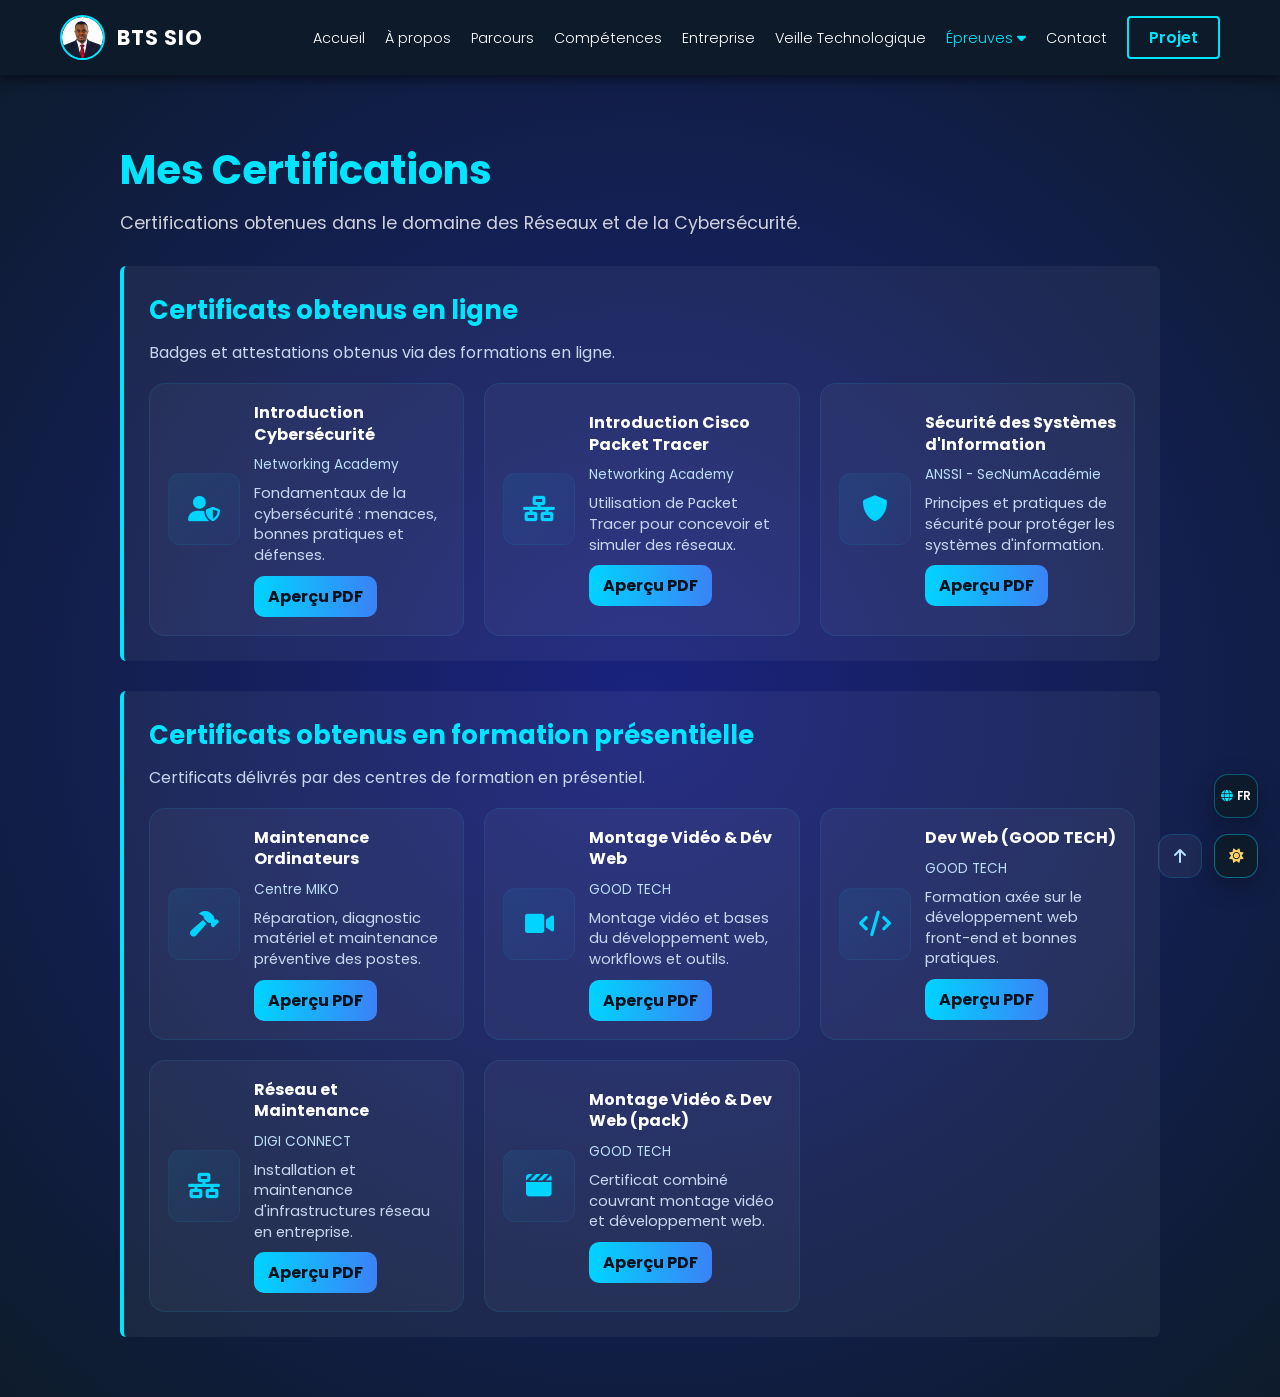
==== certifications.html @ 606c8b9b "Add files via upload" ====
<!DOCTYPE html>
<html lang="fr">
<!--
    File: certifications.html
    Purpose: Page listant les certifications et attestations techniques.
    Structure: header (nav) + main affichant badges/attestations.
-->
<head>
    <meta charset="UTF-8">
    <meta name="viewport" content="width=device-width, initial-scale=1.0">
    <link rel="icon" type="image/png" sizes="96x96" href="images/favicon.png">
    <title>Certifications réseaux et cybersécurité | Jude ONDOUNGA-LEKOU</title>
    <meta name="description" content="Certifications et attestations de Jude ONDOUNGA-LEKOU en BTS SIO SISR : réseaux, cybersécurité, systèmes et outils informatiques.">
    <meta name="author" content="Jude ONDOUNGA-LEKOU">
    <meta name="robots" content="index, follow">
    <meta name="theme-color" content="#0d1b2a">
    <meta property="og:type" content="website">
    <meta property="og:locale" content="fr_FR">
    <meta property="og:title" content="Certifications réseaux et cybersécurité | Jude ONDOUNGA-LEKOU">
    <meta property="og:description" content="Attestations et certifications en réseaux, cybersécurité et systèmes informatiques.">
    <meta name="twitter:card" content="summary">
    <link rel="stylesheet" href="style.css">
    <script src="theme.js" defer></script>
    <script src="nav.js" defer></script>
    <script src="language.js" defer></script>
    <link href="https://fonts.googleapis.com/css2?family=Poppins:wght@300;400;600;700&display=swap" rel="stylesheet">
    <link rel="stylesheet" href="https://cdnjs.cloudflare.com/ajax/libs/font-awesome/6.0.0/css/all.min.css">
</head>
<body>

    
    <header class="navbar">
        <div class="logo-area">
            <div class="avatar"><img src="images/profil_jude2.png" alt="Jude"></div>
            <span class="bts-text">BTS SIO</span>
        </div>
        <button class="nav-toggle" type="button" aria-label="Ouvrir le menu" aria-expanded="false">
            <i class="fas fa-bars"></i>
        </button>
        <nav class="nav-links">
            <ul>
                <li><a href="index.html">Accueil</a></li>
                <li><a href="#a-propos">À propos</a></li>
                <li><a href="index.html#parcours">Parcours</a></li>
                <li><a href="index.html#competences">Compétences</a></li>
                <li><a href="index.html#entreprise">Entreprise</a></li>
                <li><a href="index.html#veille">Veille Technologique</a></li>
                <li class="dropdown">
                    <a href="#" class="dropbtn active">Épreuves <i class="fas fa-caret-down"></i></a>
                    <div class="dropdown-content">
                        <a href="epreuve-e4.html">Épreuve E4</a>
                        <a href="epreuve-e5.html">Épreuve E5</a>
                        <a href="certifications.html">Certifications</a>
                    </div>
                </li>
                <li><a href="index.html#contact">Contact</a></li>
                <li><a href="projet.html" class="btn-projet">Projet</a></li>
            </ul>
        </nav>
    </header>

    <!-- Main: affichage des certifications et badges -->
    <main class="page-container">
        <h1 class="page-title">Mes Certifications</h1>
        <p class="page-subtitle">Certifications obtenues dans le domaine des Réseaux et de la Cybersécurité.</p>
        
        <!-- Sections: certificats en ligne et en présentiel -->
        <section class="card cert-section" aria-labelledby="online-title">
            <h2 id="online-title">Certificats obtenus en ligne</h2>
            <p class="subtle">Badges et attestations obtenus via des formations en ligne.</p>

            <div class="cert-grid">
                <article class="cert-card">
                    <div class="cert-logo"><i class="fas fa-user-shield"></i></div>
                    <div class="cert-meta">
                        <h3 class="cert-title">Introduction Cybersécurité</h3>
                        <div class="cert-provider">Networking Academy</div>
                        <div class="cert-desc">Fondamentaux de la cybersécurité : menaces, bonnes pratiques et défenses.</div>
                        <div class="cert-actions">
                            <a class="cert-link cert-btn" href="pdf/Intro_cyber_Network_Academy.pdf" target="_blank" rel="noopener">Aperçu PDF</a>
                        </div>
                    </div>
                </article>

                <article class="cert-card">
                    <div class="cert-logo"><i class="fas fa-network-wired"></i></div>
                    <div class="cert-meta">
                        <h3 class="cert-title">Introduction Cisco Packet Tracer</h3>
                        <div class="cert-provider">Networking Academy</div>
                        <div class="cert-desc">Utilisation de Packet Tracer pour concevoir et simuler des réseaux.</div>
                        <div class="cert-actions">
                            <a class="cert-link cert-btn" href="pdf/Introduction_Cisco_Packet_Tracer_certificate.pdf" target="_blank" rel="noopener">Aperçu PDF</a>
                        </div>
                    </div>
                </article>

                <article class="cert-card">
                    <div class="cert-logo"><i class="fas fa-shield-alt"></i></div>
                    <div class="cert-meta">
                        <h3 class="cert-title">Sécurité des Systèmes d'Information</h3>
                        <div class="cert-provider">ANSSI - SecNumAcadémie</div>
                        <div class="cert-desc">Principes et pratiques de sécurité pour protéger les systèmes d'information.</div>
                        <div class="cert-actions">
                            <a class="cert-link cert-btn" href="pdf/sec_num_academie_jude_ondounga_lekou.pdf" target="_blank" rel="noopener">Aperçu PDF</a>
                        </div>
                    </div>
                </article>
            </div>
        </section>

        <section class="card cert-section" aria-labelledby="onsite-title">
            <h2 id="onsite-title">Certificats obtenus en formation présentielle</h2>
            <p class="subtle">Certificats délivrés par des centres de formation en présentiel.</p>

            <div class="cert-grid">
                <article class="cert-card">
                    <div class="cert-logo"><i class="fas fa-hammer"></i></div>
                    <div class="cert-meta">
                        <h3 class="cert-title">Maintenance Ordinateurs</h3>
                        <div class="cert-provider">Centre MIKO</div>
                        <div class="cert-desc">Réparation, diagnostic matériel et maintenance préventive des postes.</div>
                        <div class="cert-actions">
                            <a class="cert-link cert-btn" href="pdf/certif-miko.pdf" target="_blank" rel="noopener">Aperçu PDF</a>
                        </div>
                    </div>
                </article>

                <article class="cert-card">
                    <div class="cert-logo"><i class="fas fa-video"></i></div>
                    <div class="cert-meta">
                        <h3 class="cert-title">Montage Vidéo & Dév Web</h3>
                        <div class="cert-provider">GOOD TECH</div>
                        <div class="cert-desc">Montage vidéo et bases du développement web, workflows et outils.</div>
                        <div class="cert-actions">
                            <a class="cert-link cert-btn" href="pdf/montage_Video_certif-goodtech.pdf" target="_blank" rel="noopener">Aperçu PDF</a>
                        </div>
                    </div>
                </article>

                <article class="cert-card">
                    <div class="cert-logo"><i class="fas fa-code"></i></div>
                    <div class="cert-meta">
                        <h3 class="cert-title">Dev Web (GOOD TECH)</h3>
                        <div class="cert-provider">GOOD TECH</div>
                        <div class="cert-desc">Formation axée sur le développement web front-end et bonnes pratiques.</div>
                        <div class="cert-actions">
                            <a class="cert-link cert-btn" href="pdf/dev_web_certif-goodtech.pdf" target="_blank" rel="noopener">Aperçu PDF</a>
                        </div>
                    </div>
                </article>

                <article class="cert-card">
                    <div class="cert-logo"><i class="fas fa-network-wired"></i></div>
                    <div class="cert-meta">
                        <h3 class="cert-title">Réseau et Maintenance</h3>
                        <div class="cert-provider">DIGI CONNECT</div>
                        <div class="cert-desc">Installation et maintenance d'infrastructures réseau en entreprise.</div>
                        <div class="cert-actions">
                            <a class="cert-link cert-btn" href="pdf/certif-digiconnect.pdf" target="_blank" rel="noopener">Aperçu PDF</a>
                        </div>
                    </div>
                </article>

                <article class="cert-card">
                    <div class="cert-logo"><i class="fas fa-clapperboard"></i></div>
                    <div class="cert-meta">
                        <h3 class="cert-title">Montage Vidéo & Dev Web (pack)</h3>
                        <div class="cert-provider">GOOD TECH</div>
                        <div class="cert-desc">Certificat combiné couvrant montage vidéo et développement web.</div>
                        <div class="cert-actions">
                            <a class="cert-link cert-btn" href="pdf/m_video_&_dev_web.pdf" target="_blank" rel="noopener">Aperçu PDF</a>
                        </div>
                    </div>
                </article>
            </div>
        </section>
    </main>






















































</body>
</html>
---- style.css ----
/*
    File: style.css
    Purpose: Styles globaux pour le portfolio (thème bleu/cyan).
    Organisation:
        - Variables CSS (:root)
        - Reset de base
        - Navbar
        - Hero, sections et composants (about, specialization, parcours, competences, veille)
        - Responsive rules
    Note: conserver l'ordre pour faciliter la maintenance et l'override sélectif.
*/
:root {
    --primary-color: #1a237e;
    --accent-color: #0d47a1;
    --highlight-color: #00e5ff;
    --text-color: #ffffff;
    --font-family: 'Poppins', sans-serif;
}

* {
    margin: 0;
    padding: 0;
    box-sizing: border-box;
}

body {
    font-family: var(--font-family);
    background: radial-gradient(circle, #1a237e 0%, #0d1b2a 100%);
    color: var(--text-color);
    min-height: 100vh;
}

a {
    text-decoration: none;
    color: inherit;
    transition: all 0.3s ease;
}

ul {
    list-style: none;
}

/* Navbar Fixe */
.navbar {
    display: flex;
    justify-content: space-between;
    align-items: center;
    padding: 15px 60px;
    background-color: rgba(13, 27, 42, 0.95);
    position: fixed;
    top: 0;
    left: 0;
    width: 100%;
    z-index: 1000;
    box-shadow: 0 4px 10px rgba(0,0,0,0.5);
}

.logo-area {
    display: flex;
    align-items: center;
    gap: 12px;
}

.avatar {
    width: 45px;
    height: 45px;
    border-radius: 50%;
    overflow: hidden;
    border: 2px solid var(--highlight-color);
}

.avatar img {
    width: 100%;
    height: 100%;
    object-fit: cover;
}

.bts-text {
    font-weight: 700;
    font-size: 1.3rem;
    letter-spacing: 1px;
}

/* Carte de présentation au survol ou au focus du profil */
.navbar { overflow: visible; }
.logo-area {
    position: relative;
    cursor: pointer;
    touch-action: manipulation;
}
.logo-area .avatar {
    position: relative;
    z-index: 1;
    flex: 0 0 auto;
    transition: transform 280ms cubic-bezier(0.2, 0.8, 0.2, 1), box-shadow 240ms ease;
}
.logo-area .avatar img {
    display: block;
    width: 100%;
    height: 100%;
    object-fit: cover;
    object-position: center;
    border-radius: 50%;
}
.logo-area:focus { outline: none; }
.logo-area .avatar:focus-visible {
    outline: 3px solid var(--highlight-color);
    outline-offset: 4px;
}
.profile-card {
    position: absolute;
    top: calc(100% + 18px);
    left: 0;
    z-index: 1700;
    width: 330px;
    padding: 22px;
    border: 1px solid rgba(0, 212, 255, 0.28);
    border-radius: 18px;
    background: linear-gradient(145deg, #0d1b2a, #12263d);
    color: #eaf7ff;
    box-shadow: 0 22px 55px rgba(0, 0, 0, 0.38), inset 0 1px rgba(255, 255, 255, 0.05);
    opacity: 0;
    visibility: hidden;
    pointer-events: none;
    transform: translateY(-8px) scale(0.97);
    transform-origin: top left;
    transition: opacity 220ms ease, transform 220ms ease, visibility 220ms;
}
.profile-card::before {
    content: "";
    position: absolute;
    top: -7px;
    left: 22px;
    width: 12px;
    height: 12px;
    border-top: 1px solid rgba(0, 212, 255, 0.28);
    border-left: 1px solid rgba(0, 212, 255, 0.28);
    background: #10243a;
    transform: rotate(45deg);
}
.profile-card-top {
    display: flex;
    align-items: center;
    gap: 14px;
    margin-bottom: 15px;
}
.profile-card-mark {
    display: grid;
    place-items: center;
    flex: 0 0 44px;
    width: 44px;
    height: 44px;
    border-radius: 14px;
    background: rgba(0, 212, 255, 0.13);
    color: var(--highlight-color);
    font-size: 1.2rem;
}
.profile-card h2 {
    margin: 0;
    font-size: 1.02rem;
    line-height: 1.35;
}
.profile-card .profile-role {
    margin: 3px 0 0;
    color: #64eaff;
    font-size: 0.78rem;
    font-weight: 600;
    letter-spacing: 0.04em;
    text-transform: uppercase;
}
.profile-card .profile-description {
    margin: 0;
    color: #c3d3e2;
    font-size: 0.84rem;
    line-height: 1.65;
}
.profile-card .profile-description strong { color: #ffffff; }
.logo-area:hover .profile-card,
.logo-area:focus-within .profile-card,
.logo-area.profile-open .profile-card {
    top: 0;
    left: 245px;
    opacity: 1;
    visibility: visible;
    pointer-events: auto;
    transform: translateY(0) scale(1);
}
.logo-area:hover .avatar,
.logo-area:focus-within .avatar,
.logo-area.profile-open .avatar {
    z-index: 1600;
    transform: scale(5);
    transform-origin: top left;
    box-shadow: 0 0 0 2px rgba(0, 212, 255, 0.35), 0 12px 32px rgba(0, 0, 0, 0.45);
}

@media (max-width: 640px) {
    .logo-area:hover .profile-card,
    .logo-area:focus-within .profile-card,
    .logo-area.profile-open .profile-card {
        top: 250px;
        left: 0;
    }
    .profile-card { width: min(330px, calc(100vw - 40px)); }
}

.nav-links ul {
    display: flex;
    align-items: center;
    gap: 20px;
}

/* Bouton toggle pour mobile */
.nav-toggle {
    display: none;
    background: rgba(248,248,250,0.95);
    color: #0d1b2a;
    padding: 10px 12px;
    border-radius: 12px;
    font-size: 1.2rem;
    cursor: pointer;
    border: 1px solid rgba(0,0,0,0.06);
    box-shadow: 0 8px 18px rgba(2,6,23,0.12);
    width: 52px;
    height: 52px;
    align-items: center;
    justify-content: center;
}

/* Responsive navbar: mobile behavior */
@media (max-width: 900px) {
    .navbar { padding: 12px 20px; }
    .nav-links { display: none; }
    .nav-toggle { display: inline-flex; position: relative; flex: 0 0 auto; z-index: 1300; border-radius: 12px; }
    .nav-links ul { flex-direction: column; gap: 12px; }
    body.nav-open .nav-links {
        display: flex;
        position: fixed;
        left: 16px;
        right: 16px;
        top: 70px;
        background: rgba(13,27,42,0.98);
        padding: 14px 16px;
        border-radius: 12px;
        flex-direction: column;
        box-shadow: 0 18px 50px rgba(0,0,0,0.45);
        z-index: 1100;
    }
    .nav-links a { padding: 8px 10px; display: block; }
}

@media (max-width: 900px) {
    body.nav-open .navbar { z-index: 1200; }
}

@media (min-width: 901px) {
    .nav-toggle { display: none !important; }
    .nav-links { display: block !important; }
    .nav-links ul { display: flex !important; flex-direction: row !important; gap: 20px !important; }
}

/* When nav is open, slightly dim the page behind for clarity on small screens */
body.nav-open::after {
    content: '';
    position: fixed;
    inset: 0;
    background: rgba(2,6,23,0.45);
    z-index: 1090;
    pointer-events: none; /* allow clicks to reach the menu above */
}

.nav-links a:not(.btn-projet):not(.dropbtn) {
    font-weight: 300;
    font-size: 0.9rem;
    position: relative;
    padding-bottom: 3px;
}

.nav-links a:not(.btn-projet):not(.dropbtn):hover,
.nav-links a.active,
.nav-links .dropbtn.active,
.dropdown:hover > .dropbtn,
.dropdown.open > .dropbtn {
    color: var(--highlight-color);
}

.nav-links .btn-projet.active-btn {
    background-color: var(--highlight-color);
    color: #0d1b2a;
}






/* Menu Déroulant */

.dropdown {
    position: relative;
}

.dropbtn {
    font-weight: 300;
    font-size: 0.9rem;
    cursor: pointer;
}

.dropdown-content {
    display: none;
    position: absolute;
    background-color: #0d1b2a;
    min-width: 180px;
    box-shadow: 0px 8px 16px rgba(0,0,0,0.4);
    border-radius: 6px;
    top: 100%;
    left: 0;
    border: 1px solid rgba(255,255,255,0.1);
    overflow: hidden;
}

.dropdown-content a {
    color: var(--text-color);
    padding: 12px 16px;
    display: block;
    font-size: 0.85rem;
}

.dropdown-content a:hover {
    background-color: var(--accent-color);
    color: var(--highlight-color);
}

.dropdown:hover .dropdown-content {
    display: block;
}






/* Bouton Projet */
.btn-projet {
    padding: 8px 20px;
    border: 2px solid var(--highlight-color);
    border-radius: 4px;
    color: var(--highlight-color);
    font-weight: 600;
}

.btn-projet:hover {
    background-color: var(--highlight-color);
    color: #0d1b2a;
}

/* Contenu Hero */
.hero {
    position: relative;
    height: 100vh;
    display: flex;
    align-items: center;
    justify-content: center;
    padding-top: 80px;
    overflow: hidden;
    background: radial-gradient(circle at top, rgba(0, 212, 255, 0.16), transparent 30%),
                radial-gradient(circle at 80% 10%, rgba(84, 255, 252, 0.1), transparent 18%),
                linear-gradient(180deg, #09111f 0%, #05091a 100%);
}

.hero-bg {
    position: absolute;
    inset: 0;
    z-index: 0;
    overflow: hidden;
    opacity: 0.85;
}

.hero-bg::before,
.hero-bg::after {
    content: "";
    position: absolute;
    inset: 0;
    pointer-events: none;
}

.hero-bg::before {
    background: url("images/reseau-numerique.jpg") center 48% / cover no-repeat;
    transform: scale(1.03);
}

.hero-bg::after {
    z-index: 1;
    background: linear-gradient(90deg, rgba(5, 9, 26, 0.88) 0%, rgba(5, 9, 26, 0.48) 52%, rgba(5, 9, 26, 0.24) 100%),
                linear-gradient(180deg, rgba(5, 9, 26, 0.12), rgba(5, 9, 26, 0.45));
}

.hero-content {
    position: relative;
    z-index: 1;
    display: flex;
    justify-content: space-between;
    align-items: center;
    width: 90%;
    max-width: 1300px;
}

.binary-rain {
    position: absolute;
    inset: 0;
    z-index: 0;
    width: 100%;
    height: 100%;
    pointer-events: none;
    opacity: 0.55;
}

.hero-text {
    flex: 1;
}

.social-icons {
    display: flex;
    gap: 15px;
    margin-bottom: 15px;
}

.social-icons a {
    font-size: 1.2rem;
}

.social-icons a:hover {
    color: var(--highlight-color);
}

.hero-text h1 {
    font-size: 3.2rem;
    line-height: 1.1;
    margin-bottom: 15px;
}

.hero-text .name { font-weight: 300; }
.hero-text .surname { font-weight: 700; color: var(--highlight-color); }

.title-sisr {
    font-size: 1.2rem;
    margin-bottom: 5px;
}

.promo {
    font-size: 0.95rem;
    opacity: 0.8;
    margin-bottom: 25px;
}

.btn-welcome {
    display: inline-block;
    padding: 10px 30px;
    border: 2px solid var(--text-color);
    border-radius: 4px;
    font-weight: 600;
}

.btn-welcome:hover {
    background-color: var(--text-color);
    color: #0d1b2a;
}

.hero-illustration {
    flex: 1;
    text-align: right;
    display: flex;
    align-items: center;
    justify-content: center;
    transform: translate(22px, -18px);
}

.hero-illustration svg {
    max-width: 85%;
    height: auto;
    width: 100%;
}

.hero-illustration img {
    display: block;
    width: 100%;
    max-width: min(100%, 660px);
    max-height: 76vh;
    height: auto;
    object-fit: contain;
}

.hero-illustration .hero-illustration-image {
    filter: drop-shadow(0 20px 34px rgba(0, 212, 255, 0.18)) drop-shadow(0 15px 20px rgba(0, 0, 0, 0.28));
}

@media (max-width: 768px) {
    .hero {
        height: auto;
        min-height: 100vh;
        padding: 110px 0 32px;
    }

    .hero-content {
        width: 90%;
        flex-direction: column;
        align-items: flex-start;
        gap: 20px;
    }

    .hero-text,
    .hero-illustration {
        width: 100%;
        flex: none;
    }

    .hero-text h1 {
        font-size: clamp(2rem, 8vw, 3.2rem);
    }

    .hero-illustration {
        justify-content: center;
        transform: none;
    }

    .hero-illustration img {
        width: min(100%, 440px);
        max-height: 38vh;
    }
}

@keyframes drift-lines {
    0% { transform: translateX(0px) translateY(0px); }
    50% { transform: translateX(12px) translateY(-10px); }
    100% { transform: translateX(0px) translateY(0px); }
}

@keyframes blink-dot {
    0%, 100% { opacity: 0.3; transform: scale(0.9); }
    50% { opacity: 1; transform: scale(1.2); }
}








/* Animations SVG Réseau */
.network-animation {
    filter: drop-shadow(0 0 20px rgba(0, 212, 255, 0.3));
}

.network-line {
    stroke-linecap: round;
    animation: pulse-line 3s ease-in-out infinite;
}

.line-1 { animation-delay: 0s; }
.line-2 { animation-delay: 0.2s; }
.line-3 { animation-delay: 0.4s; }
.line-4 { animation-delay: 0.6s; }
.line-5 { animation-delay: 0.1s; }
.line-6 { animation-delay: 0.3s; }
.line-7 { animation-delay: 0.5s; }

/* Avatar modal preview (stable, évite gros transforms sur la barre) */
.avatar-modal {
    position: fixed;
    inset: 0;
    display: none;
    align-items: center;
    justify-content: center;
    z-index: 5000;
}
.avatar-modal.active { display: flex; }
.avatar-modal .backdrop {
    position: absolute;
    inset: 0;
    background: rgba(0,0,0,0.6);
}
.avatar-modal .content {
    position: relative;
    z-index: 1;
    padding: 8px;
    border-radius: 12px;
    display: flex;
    align-items: center;
    justify-content: center;
}
.avatar-modal .content img {
    width: min(420px, 80vw);
    height: auto;
    border-radius: 8px;
    box-shadow: 0 30px 60px rgba(0,0,0,0.6);
    display: block;
}
.avatar-modal .avatar-modal-close {
    position: absolute;
    top: 8px;
    right: 8px;
    z-index: 2;
    background: rgba(255,255,255,0.06);
    color: #fff;
    border: none;
    font-size: 1.4rem;
    width: 40px;
    height: 40px;
    border-radius: 10px;
    cursor: pointer;
}
.avatar-modal .avatar-modal-close:focus { outline: 2px solid var(--highlight-color); }
.line-8 { animation-delay: 0.7s; }

@keyframes pulse-line {
    0%, 100% { stroke-opacity: 0.3; stroke-width: 2; }
    50% { stroke-opacity: 0.8; stroke-width: 3; }
}

.node {
    animation: float 4s ease-in-out infinite;
}

.node-1 { animation-delay: 0s; }
.node-2 { animation-delay: 1s; }
.node-3 { animation-delay: 0.5s; }
.node-4 { animation-delay: 1.5s; }

@keyframes float {
    0%, 100% { transform: translateY(0px); }
    50% { transform: translateY(-10px); }
}

.node-glow {
    animation: glow-pulse 2s ease-in-out infinite;
}

@keyframes glow-pulse {
    0%, 100% { r: 20px; opacity: 0.2; }
    50% { r: 28px; opacity: 0.05; }
}

.node-center {
    animation: rotate-node 8s linear infinite;
}

@keyframes rotate-node {
    0% { transform: rotate(0deg); transform-origin: 250px 250px; }
    100% { transform: rotate(360deg); transform-origin: 250px 250px; }
}

.pulse {
    animation: pulse-glow 2s ease-in-out infinite;
}

@keyframes pulse-glow {
    0%, 100% { r: 30px; opacity: 0.2; }
    50% { r: 35px; opacity: 0.05; }
}

.node-label {
    font-size: 11px;
    fill: #00d4ff;
    opacity: 0.8;
    font-weight: 600;
}

.security-icon {
    animation: pulse-security 2s ease-in-out infinite;
}

@keyframes pulse-security {
    0%, 100% { opacity: 0.6; }
    50% { opacity: 1; }
}

.particle {
    animation: float-particle 4s ease-in-out infinite;
    opacity: 0.6;
}

.particle-1 { animation-delay: 0s; }
.particle-2 { animation-delay: 0.8s; }
.particle-3 { animation-delay: 1.6s; }
.particle-4 { animation-delay: 2.4s; }
.particle-5 { animation-delay: 3.2s; }

@keyframes float-particle {
    0% { opacity: 0; }
    50% { opacity: 0.8; }
    100% { opacity: 0; }
}

.connection-text {
    font-size: 12px;
    fill: #00d4ff;
    opacity: 0.7;
    font-weight: 600;
    animation: fade-pulse 3s ease-in-out infinite;
}

@keyframes fade-pulse {
    0%, 100% { opacity: 0.4; }
    50% { opacity: 0.9; }
}








/* Layout pour les pages Épreuves */
.page-container {
    padding: 140px 80px 40px;
    max-width: 1200px;
    margin: 0 auto;
}

@media (max-width: 900px) {
    .page-container { padding: 120px 20px 40px; }
    .page-title { font-size: 2rem; }
    .page-subtitle { font-size: 1rem; }
}

@media (max-width: 480px) {
    .page-title { font-size: 1.6rem; }
    .cert-desc { font-size: 0.88rem; }
}

.page-title {
    font-size: 2.5rem;
    color: var(--highlight-color);
    margin-bottom: 10px;
}

.nav-links a { pointer-events: auto; }
.dropdown.open .dropdown-content { display: block; }

.page-subtitle {
    font-size: 1.1rem;
    opacity: 0.8;
    margin-bottom: 30px;
}

.card {
    background: rgba(255, 255, 255, 0.05);
    border-left: 4px solid var(--highlight-color);
    padding: 25px;
    border-radius: 6px;
    margin-bottom: 20px;
}

.card h2,
.card h3 {
    margin-bottom: 10px;
}
.card h2 { font-size: 1.25rem; }

.project-grid {
    display: grid;
    grid-template-columns: repeat(auto-fit, minmax(min(100%, 300px), 1fr));
    gap: 24px;
}

.project-card {
    display: flex;
    flex-direction: column;
    margin-bottom: 0;
    border: 1px solid rgba(0, 229, 255, 0.18);
    border-left: 4px solid var(--highlight-color);
    background: linear-gradient(145deg, rgba(255, 255, 255, 0.07), rgba(255, 255, 255, 0.025));
    transition: transform 180ms ease, border-color 180ms ease, box-shadow 180ms ease;
}

.project-card:hover {
    transform: translateY(-4px);
    border-color: rgba(0, 229, 255, 0.55);
    box-shadow: 0 14px 32px rgba(0, 0, 0, 0.2);
}

.project-card h2 {
    line-height: 1.45;
}

.project-card h2 i {
    margin-right: 7px;
    color: var(--highlight-color);
}

.project-card-content {
    display: flex;
    flex: 1;
    flex-direction: column;
    gap: 12px;
}

.project-image {
    display: block;
    width: calc(100% + 50px);
    height: 180px;
    margin: -25px -25px 20px;
    object-fit: cover;
    object-position: center;
}

.project-badge {
    align-self: flex-start;
    padding: 4px 10px;
    border: 1px solid rgba(0, 229, 255, 0.45);
    border-radius: 999px;
    color: var(--highlight-color);
    font-size: 0.78rem;
    font-weight: 600;
}

.project-badge-progress {
    border-color: rgba(255, 193, 7, 0.55);
    color: #ffd166;
}

.project-documents {
    display: flex;
    flex-direction: column;
    align-items: flex-start;
    gap: 9px;
    margin-top: auto;
    padding-top: 16px;
    border-top: 1px solid rgba(255, 255, 255, 0.12);
}

.project-documents h3 {
    margin: 0;
    font-size: 0.9rem;
}

.project-download {
    display: inline-flex;
    align-items: center;
    gap: 8px;
    color: var(--highlight-color);
    font-size: 0.88rem;
    line-height: 1.5;
}

.project-download:hover {
    color: #ffffff;
    text-decoration: underline;
}









/* Activation du défilement fluide pour toute la page */
html {
    scroll-behavior: smooth;
    scroll-padding-top: 90px; /* Décale l'arrêt du scroll pour ne pas passer sous la navbar fixe */
}






/* Décalage d'ancre pour les sections avec navbar fixe */
section {
    scroll-margin-top: 100px;
}










/* Style de la section À Propos */
.about-section {
    background: linear-gradient(135deg, #07101d 0%, #0f1f35 100%);
    color: #f5f7ff;
    padding: 100px 20px;
    display: flex;
    justify-content: center;
}

.about-container {
    max-width: 1100px;
    width: 100%;
}

.about-content-card {
    background: rgba(255, 255, 255, 0.06);
    border: 1px solid rgba(0, 212, 255, 0.2);
    border-radius: 24px;
    padding: 40px;
    box-shadow: 0 20px 60px rgba(0, 0, 0, 0.25);
    backdrop-filter: blur(8px);
}

.about-title {
    font-size: 2.4rem;
    font-weight: 700;
    color: #ffffff;
    position: relative;
    padding-left: 20px;
    margin-bottom: 25px;
    display: flex;
    align-items: center;
}

.about-title::before {
    content: '';
    position: absolute;
    left: 0;
    top: 0;
    bottom: 0;
    width: 6px;
    background: linear-gradient(180deg, #00d4ff, #3b82f6);
    border-radius: 3px;
}

.about-intro {
    font-size: 1.12rem;
    margin-bottom: 20px;
    line-height: 1.8;
    color: #eaf4ff;
}

.about-text {
    font-size: 1rem;
    line-height: 1.8;
    margin-bottom: 18px;
    color: #c8d7ef;
}

.about-highlight {
    color: #00d4ff;
    font-weight: 600;
}

.about-actions {
    display: flex;
    flex-wrap: wrap;
    gap: 16px;
    margin-top: 28px;
}

.about-btn {
    display: inline-flex;
    align-items: center;
    gap: 10px;
    padding: 13px 22px;
    border-radius: 999px;
    font-weight: 600;
    transition: all 0.3s ease;
}

.about-btn-primary {
    background: linear-gradient(90deg, #00d4ff, #3b82f6);
    color: #03111d;
    box-shadow: 0 10px 25px rgba(59, 130, 246, 0.3);
}

.about-btn-primary:hover {
    transform: translateY(-2px);
    box-shadow: 0 14px 30px rgba(59, 130, 246, 0.35);
}

.about-btn-outline {
    border: 1px solid rgba(255, 255, 255, 0.25);
    background: rgba(255, 255, 255, 0.05);
    color: #ffffff;
}

.about-btn-outline:hover {
    background: rgba(255, 255, 255, 0.12);
    transform: translateY(-2px);
}

/* Parcours scolaire en arbre */
.parcours-section {
    background: linear-gradient(135deg, #05111f 0%, #0d1b2a 100%);
    padding: 100px 20px 120px;
    color: #f5f7ff;
}

.parcours-container {
    max-width: 1100px;
    margin: 0 auto;
}

.parcours-header {
    margin-bottom: 36px;
}

.parcours-title {
    font-size: 2.4rem;
    color: #ffffff;
    margin-bottom: 8px;
}

.parcours-subtitle {
    color: #c8d7ef;
    font-size: 1rem;
    line-height: 1.8;
}

.parcours-tree {
    position: relative;
    display: flex;
    flex-direction: column;
    gap: 24px;
    padding-left: 30px;
}

.parcours-tree::before {
    content: '';
    position: absolute;
    left: 10px;
    top: 0;
    bottom: 0;
    width: 3px;
    background: linear-gradient(180deg, #00d4ff, #3b82f6);
    border-radius: 999px;
}

.parcours-node,
.parcours-card {
    position: relative;
    margin-left: 18px;
    background: rgba(255,255,255,0.05);
    border: 1px solid rgba(0, 212, 255, 0.16);
    border-radius: 20px;
    padding: 24px 28px;
    box-shadow: 0 18px 40px rgba(0,0,0,0.18);
}

.parcours-node::before,
.parcours-card::before {
    content: '';
    position: absolute;
    left: -28px;
    top: 28px;
    width: 18px;
    height: 18px;
    border-radius: 50%;
    background: #00d4ff;
    box-shadow: 0 0 0 6px rgba(0, 212, 255, 0.16);
}

.parcours-node-main {
    background: linear-gradient(135deg, rgba(0, 212, 255, 0.16), rgba(59, 130, 246, 0.1));
    border-color: rgba(0, 212, 255, 0.35);
}

.parcours-year {
    display: inline-block;
    margin-bottom: 8px;
    color: #00d4ff;
    font-size: 0.85rem;
    font-weight: 700;
    text-transform: uppercase;
    letter-spacing: 0.08em;
}

.parcours-node h3,
.parcours-card h4 {
    margin: 0 0 8px;
    color: #ffffff;
    font-size: 1.15rem;
}

.parcours-node p,
.parcours-card p,
.parcours-card li {
    color: #c8d7ef;
    line-height: 1.8;
}

.parcours-card-stage {
    background: rgba(255,255,255,0.06);
}

.parcours-badge {
    display: inline-flex;
    padding: 7px 13px;
    border-radius: 999px;
    background: linear-gradient(90deg, #00d4ff, #3b82f6);
    color: #03111d;
    font-weight: 700;
    font-size: 0.8rem;
    margin-bottom: 12px;
}

.parcours-card ul {
    margin-top: 10px;
    padding-left: 18px;
}

.parcours-card li {
    margin-bottom: 8px;
}

.stage-report-download {
    margin-top: 12px;
}

.parcours-branch {
    height: 28px;
    border-left: 3px solid #00d4ff;
    margin-left: 10px;
}

.parcours-node-last {
    margin-bottom: 0;
}

@media (max-width: 768px) {
    .parcours-tree {
        padding-left: 20px;
    }

    .parcours-node,
    .parcours-card {
        padding: 20px;
    }
}










/* Section Compétences */
.competences-section {
    background: linear-gradient(180deg, #04111c 0%, #07101d 100%);
    padding: 100px 20px 120px;
    color: #f5f7ff;
}

.competences-container {
    max-width: 1200px;
    margin: 0 auto;
}

.competences-header {
    margin-bottom: 40px;
}

.competences-title {
    font-size: 2.4rem;
    color: #ffffff;
    margin-bottom: 8px;
}

.competences-subtitle {
    color: #c8d7ef;
    font-size: 1rem;
    line-height: 1.8;
}

.competences-grid {
    display: grid;
    grid-template-columns: repeat(3, 1fr);
    gap: 20px;
}

.competence-card {
    background: rgba(255, 255, 255, 0.05);
    border: 1px solid rgba(0, 212, 255, 0.14);
    border-radius: 22px;
    padding: 28px 24px;
    text-align: center;
    transition: all 0.35s cubic-bezier(0.34, 1.56, 0.64, 1);
    box-shadow: 0 15px 40px rgba(0, 0, 0, 0.2);
}

.competence-card:hover {
    transform: translateY(-10px);
    border-color: rgba(0, 212, 255, 0.35);
    background: rgba(0, 212, 255, 0.08);
    box-shadow: 0 25px 60px rgba(0, 212, 255, 0.15);
}

.competence-icon {
    width: 60px;
    height: 60px;
    margin: 0 auto 18px;
    background: linear-gradient(135deg, rgba(0, 212, 255, 0.2), rgba(59, 130, 246, 0.15));
    border: 2px solid rgba(0, 212, 255, 0.25);
    border-radius: 50%;
    display: flex;
    align-items: center;
    justify-content: center;
    font-size: 24px;
    color: #00d4ff;
}

.competence-card:hover .competence-icon {
    border-color: rgba(0, 212, 255, 0.5);
    background: linear-gradient(135deg, rgba(0, 212, 255, 0.35), rgba(59, 130, 246, 0.25));
    color: #ffffff;
}

/* Styles pour la page Certifications */
.cert-section {
    margin-top: 30px;
}
.cert-section h2 {
    font-size: 1.6rem;
    color: var(--highlight-color);
    margin-bottom: 10px;
}
.cert-section p.subtle {
    color: #c8d7ef;
    margin-bottom: 18px;
}
.cert-grid {
    display: grid;
    grid-template-columns: repeat(auto-fit, minmax(260px, 1fr));
    gap: 20px;
}
.cert-card {
    background: rgba(255,255,255,0.04);
    border: 1px solid rgba(0,212,255,0.10);
    border-radius: 16px;
    padding: 18px;
    display: flex;
    gap: 14px;
    align-items: center;
    transition: transform 0.28s ease, box-shadow 0.28s ease;
}
.cert-card:hover {
    transform: translateY(-8px);
    box-shadow: 0 28px 60px rgba(0,212,255,0.12);
    border-color: rgba(0,212,255,0.24);
}
.cert-logo {
    min-width: 72px;
    height: 72px;
    border-radius: 12px;
    display: grid;
    place-items: center;
    background: linear-gradient(135deg, rgba(0,212,255,0.08), rgba(59,130,246,0.04));
    border: 1px solid rgba(0,212,255,0.06);
    color: #00d4ff;
    font-size: 1.6rem;
}
.cert-meta {
    flex: 1;
}
.cert-title {
    font-size: 1rem;
    color: #ffffff;
    font-weight: 700;
    margin: 0 0 6px;
    line-height: 1.35;
}
.cert-provider {
    font-size: 0.85rem;
    color: #bcdff8;
    margin-bottom: 8px;
}
.cert-desc {
    font-size: 0.92rem;
    color: #c8d7ef;
    line-height: 1.4;
    margin-bottom: 10px;
}
.cert-actions {
    display: flex;
    gap: 10px;
    align-items: center;
}
.cert-btn {
    padding: 8px 14px;
    border-radius: 10px;
    font-weight: 700;
    background: linear-gradient(90deg, #00d4ff, #3b82f6);
    color: #03111d;
    border: none;
    cursor: pointer;
}
.cert-link { color: inherit; }
a.cert-link.cert-btn {
    display: inline-block;
    color: #03111d;
    text-decoration: none;
}

@media (max-width: 720px) {
    .cert-card { padding: 14px; }
    .cert-logo { min-width: 56px; height: 56px; font-size: 1.2rem; }
}

.competence-card h3 {
    margin: 0 0 12px;
    color: #ffffff;
    font-size: 1.15rem;
    font-weight: 700;
}

.competence-card p {
    margin: 0;
    color: #c8d7ef;
    font-size: 0.95rem;
    line-height: 1.75;
}

@media (max-width: 1024px) {
    .competences-grid {
        grid-template-columns: repeat(2, 1fr);
    }
}

@media (max-width: 768px) {
    .competences-grid {
        grid-template-columns: 1fr;
    }

    .competences-title {
        font-size: 2rem;
    }
}











/* Bloc spécialisation SISR vs SLAM */
.specialization-section {
    background: #07101d;
    color: #f5f7ff;
    padding: 90px 20px 120px;
}

.specialization-container {
    max-width: 1100px;
    margin: 0 auto;
}

.specialization-title {
    font-size: 2.4rem;
    margin-bottom: 16px;
    color: #ffffff;
}

.specialization-intro {
    font-size: 1rem;
    line-height: 1.8;
    margin-bottom: 30px;
    color: #c8d7ef;
}

.specialization-grid {
    display: grid;
    grid-template-columns: repeat(2, minmax(0, 1fr));
    gap: 24px;
}

.specialization-card {
    background: rgba(255, 255, 255, 0.05);
    border: 1px solid rgba(0, 212, 255, 0.12);
    border-radius: 24px;
    padding: 28px;
    box-shadow: 0 18px 40px rgba(0, 0, 0, 0.18);
    transition: transform 0.3s ease, border-color 0.3s ease, box-shadow 0.3s ease;
}

.specialization-card:hover {
    transform: translateY(-5px);
    border-color: rgba(0, 212, 255, 0.26);
    box-shadow: 0 24px 60px rgba(0, 0, 0, 0.22);
}

.specialization-tag {
    display: inline-flex;
    padding: 8px 14px;
    border-radius: 999px;
    font-weight: 700;
    font-size: 0.85rem;
    margin-bottom: 18px;
}

.specialization-card-slam .specialization-tag {
    background: rgba(59, 130, 246, 0.16);
    color: #cfd8ef;
}

.specialization-card-sisr .specialization-tag {
    background: rgba(0, 212, 255, 0.28);
    color: #e7fbff;
}

.specialization-card-active {
    background: linear-gradient(180deg, rgba(0, 212, 255, 0.18), rgba(59, 130, 246, 0.1));
    border-color: rgba(0, 212, 255, 0.4);
}

.specialization-badge {
    display: inline-flex;
    align-items: center;
    justify-content: center;
    padding: 8px 14px;
    border-radius: 999px;
    background: #00d4ff;
    color: #03111d;
    font-weight: 700;
    font-size: 0.85rem;
    margin-bottom: 16px;
}

.specialization-card h3 {
    margin: 0 0 14px;
    color: #ffffff;
    font-size: 1.25rem;
}

.specialization-card p {
    margin: 0;
    line-height: 1.85;
    color: #c8d7ef;
}

@media (max-width: 900px) {
    .specialization-grid {
        grid-template-columns: 1fr;
    }
}

/* Veille technologique - Accordéon */
.veille-section {
    background:  linear-gradient(135deg, #07101d 0%, #0f1f35 100%);
    padding: 80px 20px 120px;
    color: #eaf6ff;
}
.veille-container {
    max-width: 1000px;
    margin: 0 auto;
}
.veille-title {
    font-size: 2.4rem;
    margin-bottom: 6px;
    color: #ffffff;
}
.veille-subtitle {
    color: #bfcfe6;
    margin-bottom: 26px;
}
.accordion {
    display: grid;
    gap: 12px;
}
.accordion-item {
    background: rgba(255,255,255,0.03);
    border: 1px solid rgba(0,212,255,0.08);
    border-radius: 14px;
    overflow: hidden;
}
.accordion-header {
    width: 100%;
    display: flex;
    align-items: center;
    justify-content: space-between;
    padding: 16px 20px;
    background: transparent;
    color: #eaf6ff;
    font-size: 1rem;
    border: none;
    cursor: pointer;
}
.accordion-header:focus { outline: none; }
.accordion-header .q { display:flex; align-items:center; gap:12px; }
.accordion-header .q i { color: #00d4ff; font-size: 1.15rem; }
.accordion-header .chev { transition: transform 0.28s ease; color: #cfe9ff; }
.accordion-header[aria-expanded="true"] .chev { transform: rotate(180deg); }
.accordion-body {
    padding: 0 20px;
    max-height: 0;
    overflow: hidden;
    transition: max-height 0.35s ease;
    background: linear-gradient(180deg, rgba(0,0,0,0.02), transparent);
}
.accordion-body p { margin: 14px 0 20px; color: #c6d9ee; line-height: 1.7; }

/* Contact section */
.contact-section {
    background: linear-gradient(180deg, #020814 0%, #07111c 100%);
    padding: 100px 20px 120px;
    color: #f5f7ff;
}
.contact-wrapper {
    max-width: 1200px;
    margin: 0 auto;
    display: grid;
    gap: 32px;
}
.contact-intro {
    text-align: center;
    max-width: 760px;
    margin: 0 auto 20px;
}
.contact-intro .section-label {
    display: inline-flex;
    text-transform: uppercase;
    letter-spacing: 0.3em;
    color: #00d4ff;
    font-size: 0.8rem;
    margin-bottom: 16px;
}
.contact-intro h2 {
    margin: 0;
    font-size: 2.8rem;
    color: #ffffff;
    line-height: 1.05;
}
.contact-intro p {
    margin: 18px auto 0;
    max-width: 600px;
    color: #c8d7ef;
    line-height: 1.75;
}
.contact-grid {
    display: grid;
    grid-template-columns: repeat(3, minmax(0, 1fr));
    gap: 20px;
}
.contact-card {
    background: rgba(255,255,255,0.05);
    border: 1px solid rgba(0,212,255,0.16);
    border-radius: 24px;
    padding: 30px 24px;
    box-shadow: 0 24px 50px rgba(0,0,0,0.18);
    transition: transform 0.3s ease, border-color 0.3s ease;
}
.contact-card:hover {
    transform: translateY(-6px);
    border-color: rgba(0,212,255,0.3);
}
.contact-icon {
    width: 56px;
    height: 56px;
    display: grid;
    place-items: center;
    margin-bottom: 18px;
    border-radius: 16px;
    background: rgba(0,212,255,0.14);
    color: #00d4ff;
    font-size: 1.3rem;
}
.contact-card h3 {
    margin: 0 0 10px;
    font-size: 1.1rem;
    color: #ffffff;
}
.contact-card p {
    margin: 0;
    color: #c8d7ef;
    line-height: 1.8;
}
.contact-card a {
    color: #b8e4ff;
    text-decoration: none;
}
.contact-card a:hover {
    color: #00d4ff;
}
.contact-form-panel {
    display: grid;
    grid-template-columns: 1.2fr 0.8fr;
    gap: 24px;
    align-items: start;
}
.contact-form-card,
.contact-location-card {
    width: 100%;
    background: rgba(255,255,255,0.05);
    border: 1px solid rgba(0,212,255,0.14);
    border-radius: 28px;
    box-shadow: 0 26px 60px rgba(0,0,0,0.2);
}
.contact-form-card {
    padding: 32px;
}
.contact-form-card h3 {
    margin: 0 0 18px;
    font-size: 1.8rem;
    color: #ffffff;
}
.contact-location-card {
    padding: 24px;
    display: grid;
    gap: 22px;
}
.location-panel-top {
    display: flex;
    gap: 18px;
    align-items: center;
}
.location-marker {
    width: 60px;
    height: 60px;
    display: grid;
    place-items: center;
    border-radius: 20px;
    background: rgba(0,212,255,0.16);
    color: #00d4ff;
    font-size: 1.4rem;
}
.location-label {
    margin: 0 0 6px;
    color: #00d4ff;
    font-size: 0.85rem;
    letter-spacing: 0.08em;
    text-transform: uppercase;
}
.location-address {
    margin: 0;
    color: #ffffff;
    font-size: 1rem;
    line-height: 1.6;
    font-weight: 600;
}
.location-map-preview {
    position: relative;
    min-height: 300px;
    border-radius: 24px;
    overflow: hidden;
    border: 1px solid rgba(255,255,255,0.08);
}
.location-map-preview iframe {
    width: 100%;
    height: 100%;
    min-height: 300px;
    border: 0;
}
.location-note {
    padding: 18px 16px;
    border-radius: 20px;
    background: rgba(0,212,255,0.05);
    color: #c8d7ef;
    line-height: 1.7;
}
.form-row {
    display: grid;
    gap: 16px;
    margin-bottom: 18px;
}
.form-row input,
.form-row textarea {
    width: 100%;
    border: 1px solid rgba(255,255,255,0.12);
    border-radius: 18px;
    padding: 16px 18px;
    background: rgba(255,255,255,0.05);
    color: #eaf6ff;
    outline: none;
    font-family: inherit;
}
.form-row input::placeholder,
.form-row textarea::placeholder {
    color: rgba(234,246,255,0.6);
}
.form-row textarea {
    resize: vertical;
}
.contact-submit {
    display: inline-flex;
    align-items: center;
    justify-content: center;
    width: 100%;
    padding: 16px 24px;
    border: none;
    border-radius: 18px;
    background: linear-gradient(135deg, #00d4ff, #3b82f6);
    color: #03111d;
    font-weight: 700;
    font-size: 1rem;
    cursor: pointer;
    transition: transform 0.25s ease, box-shadow 0.25s ease;
}
.contact-submit:hover {
    transform: translateY(-2px);
    box-shadow: 0 16px 28px rgba(0,212,255,0.18);
}

@media (max-width: 1024px) {
    .contact-grid {
        grid-template-columns: repeat(2, minmax(0, 1fr));
    }
}

@media (max-width: 768px) {
    .contact-grid {
        grid-template-columns: 1fr;
    }
    .contact-form-card {
        padding: 24px;
    }
    .contact-intro h2 {
        font-size: 2.2rem;
    }
    .veille-title { font-size: 1.8rem; }
}

/* Footer du site */
.site-footer {
    background: linear-gradient(180deg, #020814, #091723);
    color: #d8e4f2;
    padding: 60px 20px 28px;
    border-top: 1px solid rgba(255,255,255,0.08);
}
.footer-container {
    max-width: 1200px;
    margin: 0 auto;
    display: flex;
    flex-wrap: wrap;
    justify-content: space-between;
    gap: 30px;
    align-items: flex-start;
    padding-bottom: 32px;
    border-bottom: 1px solid rgba(255,255,255,0.08);
}
.footer-brand {
    flex: 1 1 320px;
    min-width: 280px;
    max-width: 460px;
}
.footer-logo {
    width: 64px;
    height: 64px;
    display: grid;
    place-items: center;
    background: radial-gradient(circle at top left, rgba(0,212,255,0.35), transparent 55%),
                radial-gradient(circle at bottom right, rgba(59,130,246,0.18), transparent 45%),
                rgba(14, 28, 48, 0.95);
    border-radius: 18px;
    margin-bottom: 18px;
    box-shadow: 0 18px 40px rgba(0,0,0,0.25);
    color: #00d4ff;
    font-size: 1.4rem;
}
.footer-brand h3 {
    margin: 0 0 16px;
    font-size: 1.9rem;
    letter-spacing: 0.03em;
}
.footer-brand p {
    margin: 0;
    line-height: 1.8;
    color: rgba(232,244,255,0.8);
}
.footer-links-wrapper {
    display: grid;
    grid-template-columns: repeat(2, minmax(240px, 1fr));
    gap: 24px;
    flex: 1 1 440px;
}
.footer-links,
.footer-contact-card {
    background: rgba(255,255,255,0.04);
    border: 1px solid rgba(0,212,255,0.12);
    border-radius: 26px;
    padding: 28px 26px;
    box-shadow: 0 20px 48px rgba(0,0,0,0.18);
}
.footer-links h4,
.footer-contact-card h4 {
    margin: 0 0 18px;
    font-size: 1.18rem;
    color: #ffffff;
}
.footer-links a,
.footer-contact-card p,
.footer-contact-card a {
    display: block;
    color: rgba(228,241,255,0.85);
    text-decoration: none;
    margin-bottom: 12px;
    transition: color 0.25s ease;
}
.footer-links a:hover,
.footer-contact-card a:hover {
    color: #00d4ff;
}
.footer-contact-card p {
    margin: 0 0 12px;
    line-height: 1.8;
}
.footer-contact-card a {
    color: #b8e4ff;
}
.footer-bottom {
    max-width: 1200px;
    margin: 0 auto;
    display: flex;
    align-items: center;
    justify-content: space-between;
    gap: 20px;
    padding-top: 24px;
}
.footer-bottom p {
    margin: 0;
    color: rgba(228,241,255,0.72);
    font-size: 0.95rem;
}
.footer-actions {
    display: flex;
    align-items: center;
    gap: 18px;
}
.social-links {
    display: flex;
    gap: 14px;
    margin-right: 84px;
}
.social-links a,
.back-to-top {
    width: 44px;
    height: 44px;
    display: grid;
    place-items: center;
    border-radius: 14px;
    background: rgba(255,255,255,0.05);
    color: #b8e4ff;
    text-decoration: none;
    transition: transform 0.25s ease, background 0.25s ease, color 0.25s ease;
}
.social-links a:hover,
.back-to-top:hover {
    transform: translateY(-2px);
    background: rgba(0,212,255,0.18);
    color: #ffffff;
}
.back-to-top {
    position: fixed;
    right: 78px;
    bottom: 22px;
    z-index: 1399;
    border: 1px solid rgba(0,212,255,0.18);
    cursor: pointer;
}

@media (max-width: 600px) {
    .back-to-top {
        right: 70px;
        bottom: 22px;
    }
}

@media (max-width: 480px) {
    .back-to-top {
        right: 62px;
        bottom: 14px;
    }
}

@media (prefers-reduced-motion: reduce) {
    html { scroll-behavior: auto; }
}

/* Bouton fixe de changement de thème */
.theme-toggle {
    position: fixed;
    right: 22px;
    bottom: 22px;
    z-index: 1400;
    display: inline-flex;
    align-items: center;
    justify-content: center;
    gap: 9px;
    width: 44px;
    height: 44px;
    padding: 0;
    border: 1px solid rgba(0, 212, 255, 0.45);
    border-radius: 14px;
    background: #0d1b2a;
    color: #ffffff;
    box-shadow: 0 8px 24px rgba(0, 0, 0, 0.28);
    font: 600 0.9rem var(--font-family);
    cursor: pointer;
    transition: transform 0.2s ease, background-color 0.2s ease, box-shadow 0.2s ease;
}
.theme-toggle i { color: #ffd166; }
.theme-toggle:hover { transform: translateY(-3px); box-shadow: 0 12px 28px rgba(0, 0, 0, 0.35); }
.theme-toggle:focus-visible { outline: 3px solid #00d4ff; outline-offset: 3px; }

.language-switcher {
    position: fixed;
    right: 22px;
    bottom: 82px;
    z-index: 1600;
    font-family: var(--font-family);
}

.language-toggle {
    display: inline-flex;
    align-items: center;
    justify-content: center;
    gap: 4px;
    width: 44px;
    height: 44px;
    min-height: 44px;
    padding: 0 4px;
    border: 1px solid rgba(0, 212, 255, 0.35);
    border-radius: 14px;
    background: rgba(13, 27, 42, 0.96);
    color: #ffffff;
    box-shadow: 0 8px 24px rgba(0, 0, 0, 0.28);
    font: 600 0.72rem var(--font-family);
    cursor: pointer;
}

.language-toggle i { color: var(--highlight-color); }
.language-toggle:hover,
.language-toggle:focus-visible { border-color: var(--highlight-color); }
.language-toggle:focus-visible { outline: 3px solid var(--highlight-color); outline-offset: 3px; }

.language-menu {
    position: absolute;
    right: 0;
    bottom: calc(100% + 8px);
    display: grid;
    min-width: 150px;
    max-height: min(60vh, 360px);
    overflow-y: auto;
    padding: 6px;
    border: 1px solid rgba(0, 212, 255, 0.28);
    border-radius: 12px;
    background: #0d1b2a;
    box-shadow: 0 12px 30px rgba(0, 0, 0, 0.35);
}

.language-menu[hidden] { display: none; }

.language-option {
    padding: 8px 10px;
    border: 0;
    border-radius: 8px;
    background: transparent;
    color: #ffffff;
    font: 400 0.84rem var(--font-family);
    text-align: left;
    cursor: pointer;
}

.language-option:hover,
.language-option[aria-pressed="true"] {
    background: rgba(0, 212, 255, 0.14);
    color: var(--highlight-color);
}

body[data-theme="light"] .language-toggle,
body[data-theme="light"] .language-menu {
    background: #ffffff;
    color: #172554;
    border-color: #cbd5e1;
}

body[data-theme="light"] .language-option { color: #172554; }
body[data-theme="light"] .language-option:hover,
body[data-theme="light"] .language-option[aria-pressed="true"] {
    background: #e0f7ff;
    color: #075985;
}

@media (max-width: 480px) {
    .language-switcher { right: 14px; bottom: 70px; }
}

/* Palette claire */
body[data-theme="light"] {
    background: #f3f7fc;
    color: #1f2937;
}
body[data-theme="light"] .navbar,
body[data-theme="light"].nav-open .nav-links {
    background: rgba(255, 255, 255, 0.97);
    color: #1f2937;
    box-shadow: 0 4px 18px rgba(15, 23, 42, 0.12);
}
body[data-theme="light"] .dropdown-content { background: #ffffff; border-color: #dbe5f0; }
body[data-theme="light"] .dropdown-content a { color: #1f2937; }
body[data-theme="light"] .hero {
    background: radial-gradient(circle at top, rgba(0, 160, 210, 0.13), transparent 35%),
                linear-gradient(180deg, #f8fbff 0%, #e8f1fb 100%);
}
body[data-theme="light"] .hero-bg::after {
    background: linear-gradient(90deg, rgba(8, 28, 48, 0.72) 0%, rgba(8, 28, 48, 0.34) 55%, rgba(8, 28, 48, 0.14) 100%),
                linear-gradient(180deg, rgba(8, 28, 48, 0.08), rgba(8, 28, 48, 0.28));
}
body[data-theme="light"] .hero-text,
body[data-theme="light"] .title-sisr { color: #1f2937; }
body[data-theme="light"] .btn-welcome { border-color: #1f2937; }
body[data-theme="light"] .btn-welcome:hover { background: #1f2937; color: #ffffff; }
body[data-theme="light"] .about-section,
body[data-theme="light"] .parcours-section,
body[data-theme="light"] .competences-section,
body[data-theme="light"] .specialization-section,
body[data-theme="light"] .veille-section,
body[data-theme="light"] .contact-section {
    background: #f3f7fc;
    color: #1f2937;
}
body[data-theme="light"] .about-content-card,
body[data-theme="light"] .parcours-node,
body[data-theme="light"] .parcours-card,
body[data-theme="light"] .competence-card,
body[data-theme="light"] .specialization-card,
body[data-theme="light"] .accordion-item,
body[data-theme="light"] .contact-card,
body[data-theme="light"] .contact-form-card,
body[data-theme="light"] .contact-location-card,
body[data-theme="light"] .card,
body[data-theme="light"] .cert-card {
    background-color: #ffffff;
    color: #1f2937;
    box-shadow: 0 12px 32px rgba(31, 41, 55, 0.08);
}
body[data-theme="light"] .about-title,
body[data-theme="light"] .parcours-title,
body[data-theme="light"] .parcours-node h3,
body[data-theme="light"] .parcours-card h4,
body[data-theme="light"] .competences-title,
body[data-theme="light"] .competence-card h3,
body[data-theme="light"] .specialization-title,
body[data-theme="light"] .specialization-card h3,
body[data-theme="light"] .veille-title,
body[data-theme="light"] .accordion-header,
body[data-theme="light"] .contact-intro h2,
body[data-theme="light"] .contact-card h3,
body[data-theme="light"] .contact-form-card h3,
body[data-theme="light"] .location-address,
body[data-theme="light"] .cert-title {
    color: #172554;
}
body[data-theme="light"] .about-intro,
body[data-theme="light"] .about-text,
body[data-theme="light"] .parcours-subtitle,
body[data-theme="light"] .parcours-node p,
body[data-theme="light"] .parcours-card p,
body[data-theme="light"] .parcours-card li,
body[data-theme="light"] .competences-subtitle,
body[data-theme="light"] .competence-card p,
body[data-theme="light"] .specialization-intro,
body[data-theme="light"] .specialization-card p,
body[data-theme="light"] .veille-subtitle,
body[data-theme="light"] .accordion-body p,
body[data-theme="light"] .contact-intro p,
body[data-theme="light"] .contact-card p,
body[data-theme="light"] .location-note,
body[data-theme="light"] .cert-desc,
body[data-theme="light"] .cert-section p.subtle,
body[data-theme="light"] .page-subtitle {
    color: #475569;
}
body[data-theme="light"] .specialization-card-slam .specialization-tag { color: #334155; }
body[data-theme="light"] .specialization-card-sisr .specialization-tag { color: #075985; }
body[data-theme="light"] .about-btn-outline { color: #1f2937; border-color: #cbd5e1; background: #f8fafc; }
body[data-theme="light"] .contact-card a,
body[data-theme="light"] .cert-provider { color: #2563a6; }
body[data-theme="light"] .form-row input,
body[data-theme="light"] .form-row textarea { background: #f8fafc; color: #1f2937; border-color: #cbd5e1; }
body[data-theme="light"] .form-row input::placeholder,
body[data-theme="light"] .form-row textarea::placeholder { color: #64748b; }
body[data-theme="light"] .site-footer { background: #e7eef7; color: #1f2937; border-color: #d2deec; }
body[data-theme="light"] .footer-links,
body[data-theme="light"] .footer-contact-card { background: #ffffff; border-color: #dbe5f0; }
body[data-theme="light"] .footer-links h4,
body[data-theme="light"] .footer-contact-card h4 { color: #172554; }
body[data-theme="light"] .footer-links a,
body[data-theme="light"] .footer-contact-card p,
body[data-theme="light"] .footer-contact-card a,
body[data-theme="light"] .footer-bottom p { color: #475569; }
body[data-theme="light"] .theme-toggle { background: #ffffff; color: #172554; border-color: #cbd5e1; }
body[data-theme="light"] .theme-toggle i { color: #475569; }

/* Présentation de l'entreprise d'accueil */
.entreprise-section {
    padding: 90px 20px 110px;
    background: linear-gradient(135deg, #07101d 0%, #0f1f35 100%);
    color: #eaf6ff;
}

.entreprise-container {
    max-width: 1100px;
    margin: 0 auto;
}

.entreprise-heading {
    margin-bottom: 30px;
}

.entreprise-heading h2 {
    margin-bottom: 10px;
    color: var(--highlight-color);
    font-size: 2.2rem;
}

.entreprise-heading p {
    color: rgba(232, 244, 255, 0.78);
}

.company-profile {
    overflow: hidden;
    border: 1px solid rgba(0, 212, 255, 0.22);
    border-radius: 18px;
    background: #0e1728;
    box-shadow: 0 22px 50px rgba(0, 0, 0, 0.24);
}

.company-banner {
    position: relative;
    display: flex;
    min-height: 150px;
    align-items: center;
    gap: 18px;
    overflow: hidden;
    padding: 24px 30px;
    background: #101a28;
}

.company-banner-image {
    position: absolute;
    inset: 0;
    width: 100%;
    height: 100%;
    object-fit: cover;
    object-position: center 34%;
}

.company-profile-content {
    padding: 24px;
}

.company-identity {
    display: flex;
    align-items: center;
    gap: 14px;
    margin-bottom: 18px;
}

.company-logo {
    display: block;
    width: 138px;
    height: 54px;
    flex: 0 0 138px;
    padding: 8px;
    border-radius: 12px;
    background: #ffffff;
    object-fit: contain;
}

.company-identity h3 {
    margin: 0 0 4px;
    color: #ffffff;
    font-size: 1.35rem;
}

.company-tagline {
    margin: 0;
    color: #00d4ff;
    font-size: 0.88rem;
    font-weight: 600;
}

.company-description {
    margin-bottom: 22px;
    color: #c8d7ef;
    line-height: 1.7;
}

.company-info-grid {
    display: grid;
    grid-template-columns: repeat(3, minmax(0, 1fr));
    gap: 12px;
    margin-bottom: 24px;
}

.company-info-item {
    display: flex;
    min-height: 76px;
    flex-direction: column;
    justify-content: center;
    gap: 7px;
    padding: 13px 15px;
    border: 1px solid rgba(133, 165, 201, 0.2);
    border-radius: 12px;
    background: #141f31;
}

.company-info-label {
    color: #8ea6c3;
    font-size: 0.78rem;
}

.company-info-label i {
    width: 16px;
    margin-right: 4px;
    color: #00d4ff;
}

.company-info-value {
    color: #ffffff;
    font-size: 0.88rem;
    line-height: 1.45;
}

.company-info-value a {
    color: #00d4ff;
}

.company-specialties,
.company-missions {
    margin-top: 24px;
}

.company-specialties h4,
.company-missions h4 {
    margin-bottom: 12px;
    color: #ffffff;
    font-size: 1rem;
}

.company-tags {
    display: flex;
    flex-wrap: wrap;
    gap: 8px;
}

.company-tags span {
    padding: 5px 10px;
    border: 1px solid rgba(0, 212, 255, 0.16);
    border-radius: 999px;
    background: rgba(0, 212, 255, 0.12);
    color: #66eaff;
    font-size: 0.76rem;
}

.company-missions h4 i {
    margin-right: 6px;
    color: #00d4ff;
}

.company-missions ul {
    display: grid;
    gap: 9px;
    padding: 0;
    list-style: none;
}

.company-missions li {
    position: relative;
    padding-left: 22px;
    color: #c8d7ef;
    line-height: 1.55;
}

.company-missions li::before {
    position: absolute;
    left: 0;
    color: #00d4ff;
    content: "✓";
    font-weight: 700;
}

.company-actions {
    display: flex;
    flex-wrap: wrap;
    gap: 10px;
    margin-top: 22px;
    padding-top: 18px;
    border-top: 1px solid rgba(255, 255, 255, 0.1);
}

.company-action-link {
    display: inline-flex;
    min-height: 42px;
    align-items: center;
    gap: 8px;
    padding: 9px 13px;
    border: 1px solid rgba(0, 212, 255, 0.24);
    border-radius: 10px;
    background: rgba(0, 212, 255, 0.08);
    color: #00d4ff;
    font-size: 0.86rem;
    font-weight: 600;
}

.company-action-link:hover {
    background: rgba(0, 212, 255, 0.16);
    color: #ffffff;
}

body[data-theme="light"] .entreprise-section {
    background: #f3f7fc;
    color: #1f2937;
}

@media (max-width: 900px) {
    .company-info-grid { grid-template-columns: repeat(2, minmax(0, 1fr)); }
}

@media (max-width: 560px) {
    .entreprise-section { padding: 70px 16px 80px; }
    .entreprise-heading h2 { font-size: 1.8rem; }
    .company-banner { min-height: 120px; padding: 18px; }
    .company-profile-content { padding: 18px; }
    .company-info-grid { grid-template-columns: 1fr; }
}

@media (max-width: 480px) {
    .theme-toggle { right: 14px; bottom: 14px; width: 44px; height: 44px; padding: 0; font-size: 0.82rem; }
}

@media (max-width: 960px) {
    .footer-container {
        grid-template-columns: 1fr;
    }
    .footer-links-wrapper {
        grid-template-columns: 1fr;
    }
    .footer-bottom {
        flex-direction: column;
        align-items: flex-start;
    }
}
@media (max-width: 640px) {
    .footer-brand h3 {
        font-size: 1.6rem;
    }
    .footer-links h4,
    .footer-contact-card h4 {
        font-size: 1.05rem;
    }
    .footer-links a,
    .footer-contact-card p,
    .footer-contact-card a {
        font-size: 0.95rem;
    }
    .footer-bottom {
        width: 100%;
    }
}

/* Présentation de l'épreuve E5 */
.e5-overview {
    display: grid;
    grid-template-columns: minmax(0, 1.15fr) minmax(280px, 0.85fr);
    align-items: center;
    gap: 30px;
    min-height: 330px;
    margin-bottom: 28px;
    padding: 30px;
    border: 1px solid rgba(0, 229, 255, 0.2);
    border-left: 4px solid var(--highlight-color);
    border-radius: 14px;
    background: linear-gradient(145deg, rgba(255, 255, 255, 0.07), rgba(255, 255, 255, 0.025));
}

.e5-overview-content {
    min-width: 0;
}

.e5-overview-heading {
    display: flex;
    align-items: flex-start;
    gap: 16px;
}

.e5-overview-icon {
    display: inline-flex;
    width: 42px;
    height: 42px;
    flex: 0 0 42px;
    align-items: center;
    justify-content: center;
    border-radius: 12px;
    background: rgba(0, 229, 255, 0.12);
    color: var(--highlight-color);
    font-size: 1.1rem;
}

.e5-overview h2 {
    margin-bottom: 5px;
    font-size: 1.15rem;
}

.e5-overview p {
    color: rgba(255, 255, 255, 0.78);
    line-height: 1.65;
}

.e5-project-tags {
    display: flex;
    flex-wrap: wrap;
    gap: 8px;
}

.e5-synthesis-button {
    display: inline-flex;
    align-items: center;
    gap: 10px;
    margin: 20px 0 0 58px;
    padding: 12px 18px;
    border: 1px solid var(--highlight-color);
    border-radius: 10px;
    background: var(--highlight-color);
    box-shadow: 0 8px 20px rgba(0, 229, 255, 0.18);
    color: #0d1b2a;
    font-weight: 700;
    line-height: 1.4;
    transition: transform 180ms ease, box-shadow 180ms ease, background 180ms ease;
}

.e5-synthesis-button:hover {
    transform: translateY(-2px);
    background: #73f1ff;
    box-shadow: 0 12px 26px rgba(0, 229, 255, 0.28);
}

.e5-synthesis-button:focus-visible {
    outline: 3px solid #ffffff;
    outline-offset: 3px;
}

.e5-sheet-preview {
    display: block;
    width: min(100%, 265px);
    min-width: 0;
    max-height: 390px;
    justify-self: center;
    border: 1px solid rgba(255, 255, 255, 0.22);
    border-radius: 8px;
    background: #ffffff;
    box-shadow: 0 18px 34px rgba(0, 0, 0, 0.3), 0 0 0 5px rgba(255, 255, 255, 0.04);
    object-fit: contain;
    animation: e5-preview-float 2.6s ease-in-out infinite;
    will-change: transform;
}

@keyframes e5-preview-float {
    0%, 100% { transform: translate(0, 0) rotate(2deg); }
    25% { transform: translate(5px, -12px) rotate(0); }
    50% { transform: translate(0, -20px) rotate(-2.5deg); }
    75% { transform: translate(-5px, -10px) rotate(0); }
}

.e5-project-tags li {
    padding: 4px 10px;
    border: 1px solid rgba(0, 229, 255, 0.24);
    border-radius: 999px;
    background: rgba(0, 229, 255, 0.08);
    color: var(--highlight-color);
    font-size: 0.76rem;
}

.e5-project-grid {
    align-items: stretch;
}

.e5-projects-title {
    margin: 34px 0 18px;
    padding-bottom: 12px;
    border-bottom: 1px solid rgba(0, 229, 255, 0.28);
    color: var(--highlight-color);
    font-size: 1.5rem;
    line-height: 1.35;
}

.e5-stage-grid {
    margin-bottom: 28px;
}

.e5-stage-facts {
    display: grid;
    gap: 9px;
    margin-top: 2px;
}

.e5-stage-facts li {
    display: flex;
    align-items: flex-start;
    gap: 9px;
    color: rgba(255, 255, 255, 0.78);
    font-size: 0.84rem;
}

.e5-stage-facts i {
    width: 16px;
    margin-top: 4px;
    color: var(--highlight-color);
    text-align: center;
}

.e5-stage-skeleton {
    min-height: 300px;
    border-style: dashed;
    border-color: rgba(0, 229, 255, 0.32);
    background: linear-gradient(145deg, rgba(0, 229, 255, 0.035), rgba(255, 255, 255, 0.02));
}

.e5-stage-skeleton-visual {
    display: flex;
    width: calc(100% + 50px);
    height: 180px;
    align-items: center;
    justify-content: center;
    margin: -25px -25px 20px;
    border-bottom: 1px dashed rgba(0, 229, 255, 0.28);
    background: linear-gradient(135deg, rgba(0, 229, 255, 0.06), rgba(255, 255, 255, 0.025));
    color: rgba(0, 229, 255, 0.55);
    font-size: 1.5rem;
}

.e5-stage-skeleton-visual i {
    display: grid;
    width: 42px;
    height: 42px;
    place-items: center;
    border: 1px dashed rgba(0, 229, 255, 0.5);
    border-radius: 50%;
}

.e5-stage-skeleton-lines {
    display: grid;
    gap: 12px;
    padding: 5px 0;
}

.e5-skeleton-line {
    display: block;
    width: 78%;
    height: 9px;
    border-radius: 999px;
    background: rgba(148, 163, 184, 0.17);
}

.e5-skeleton-line-short {
    width: 42%;
    height: 12px;
    background: rgba(0, 229, 255, 0.14);
}

.e5-skeleton-line-medium {
    width: 60%;
}

.e5-project-tags {
    margin-top: auto;
}

body[data-theme="light"] .e5-overview {
    background: #ffffff;
}

body[data-theme="light"] .e5-overview p {
    color: #475569;
}

@media (max-width: 600px) {
    .e5-overview-heading {
        gap: 12px;
    }

    .e5-overview {
        min-height: 0;
        grid-template-columns: minmax(0, 1fr);
        gap: 24px;
        padding: 20px;
    }

    .e5-synthesis-button {
        max-width: 100%;
        font-size: 0.9rem;
        margin-left: 54px;
    }

    .e5-sheet-preview {
        width: min(100%, 265px);
    }
}

@media (prefers-reduced-motion: reduce) {
    .e5-sheet-preview {
        animation: none;
        transform: none;
        will-change: auto;
    }
}
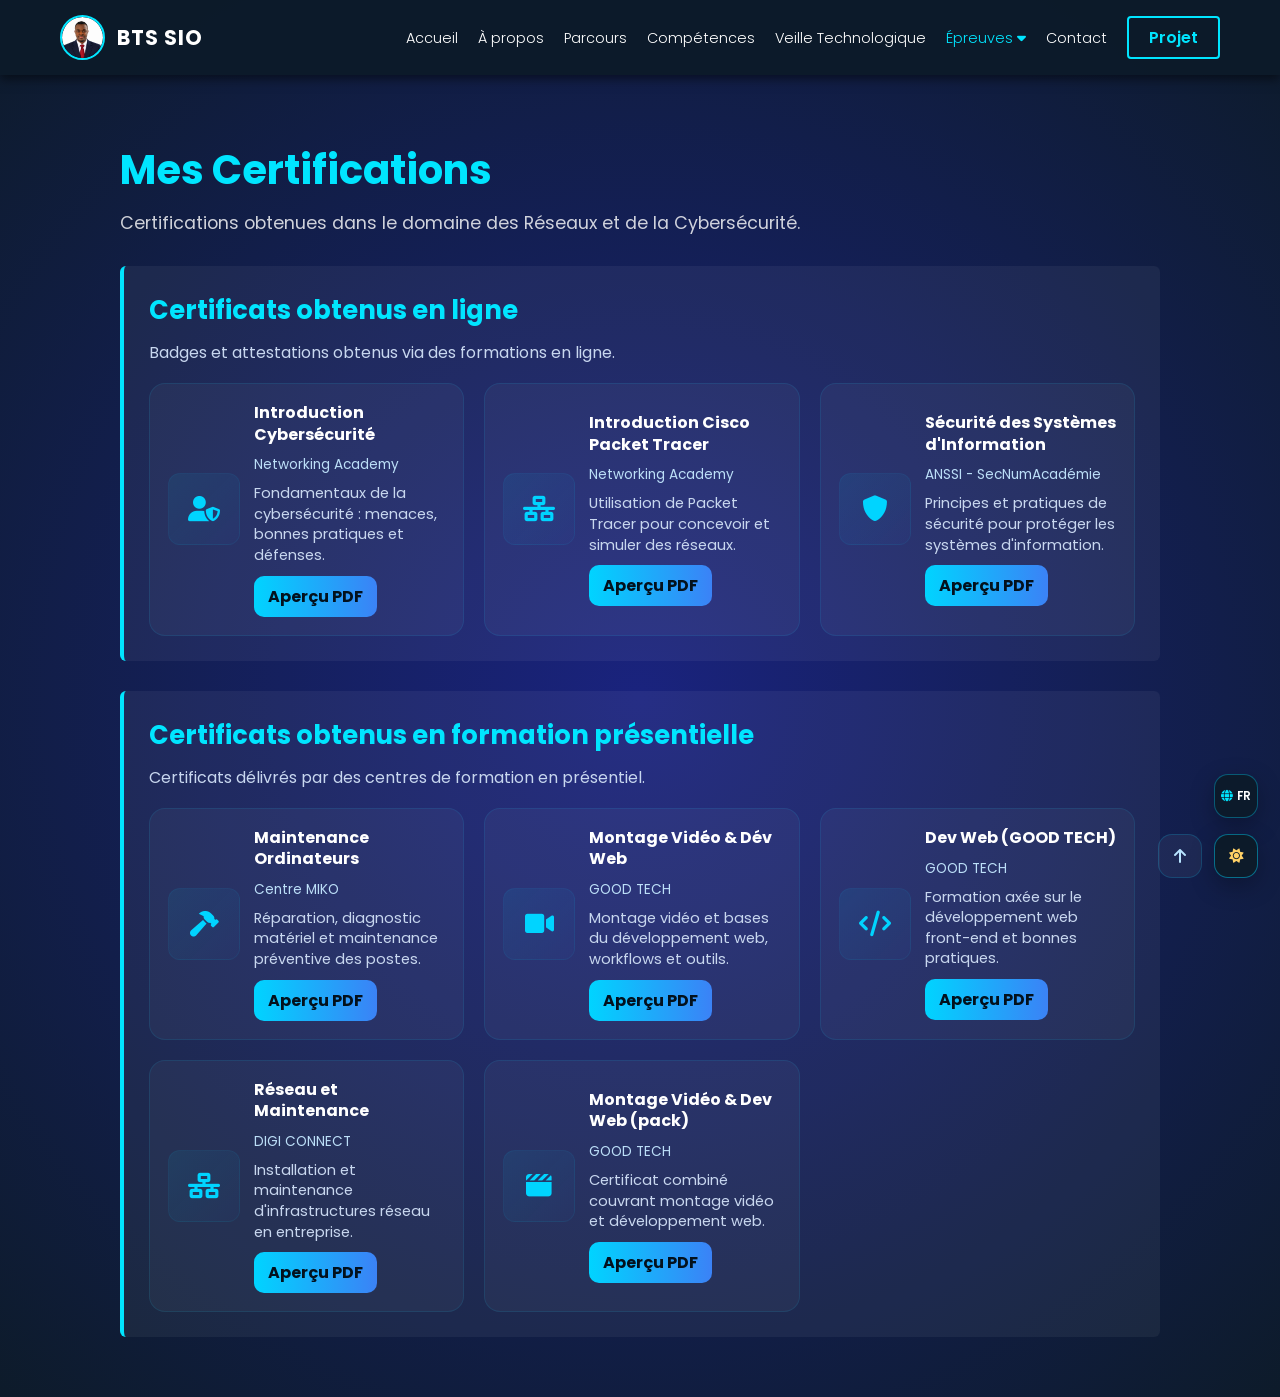
==== commit 94d220cd: "suppression de l'onglet entreprise" ====
--- a/certifications.html
+++ b/certifications.html
@@ -43,7 +43,6 @@
                 <li><a href="#a-propos">À propos</a></li>
                 <li><a href="index.html#parcours">Parcours</a></li>
                 <li><a href="index.html#competences">Compétences</a></li>
-                <li><a href="index.html#entreprise">Entreprise</a></li>
                 <li><a href="index.html#veille">Veille Technologique</a></li>
                 <li class="dropdown">
                     <a href="#" class="dropbtn active">Épreuves <i class="fas fa-caret-down"></i></a>
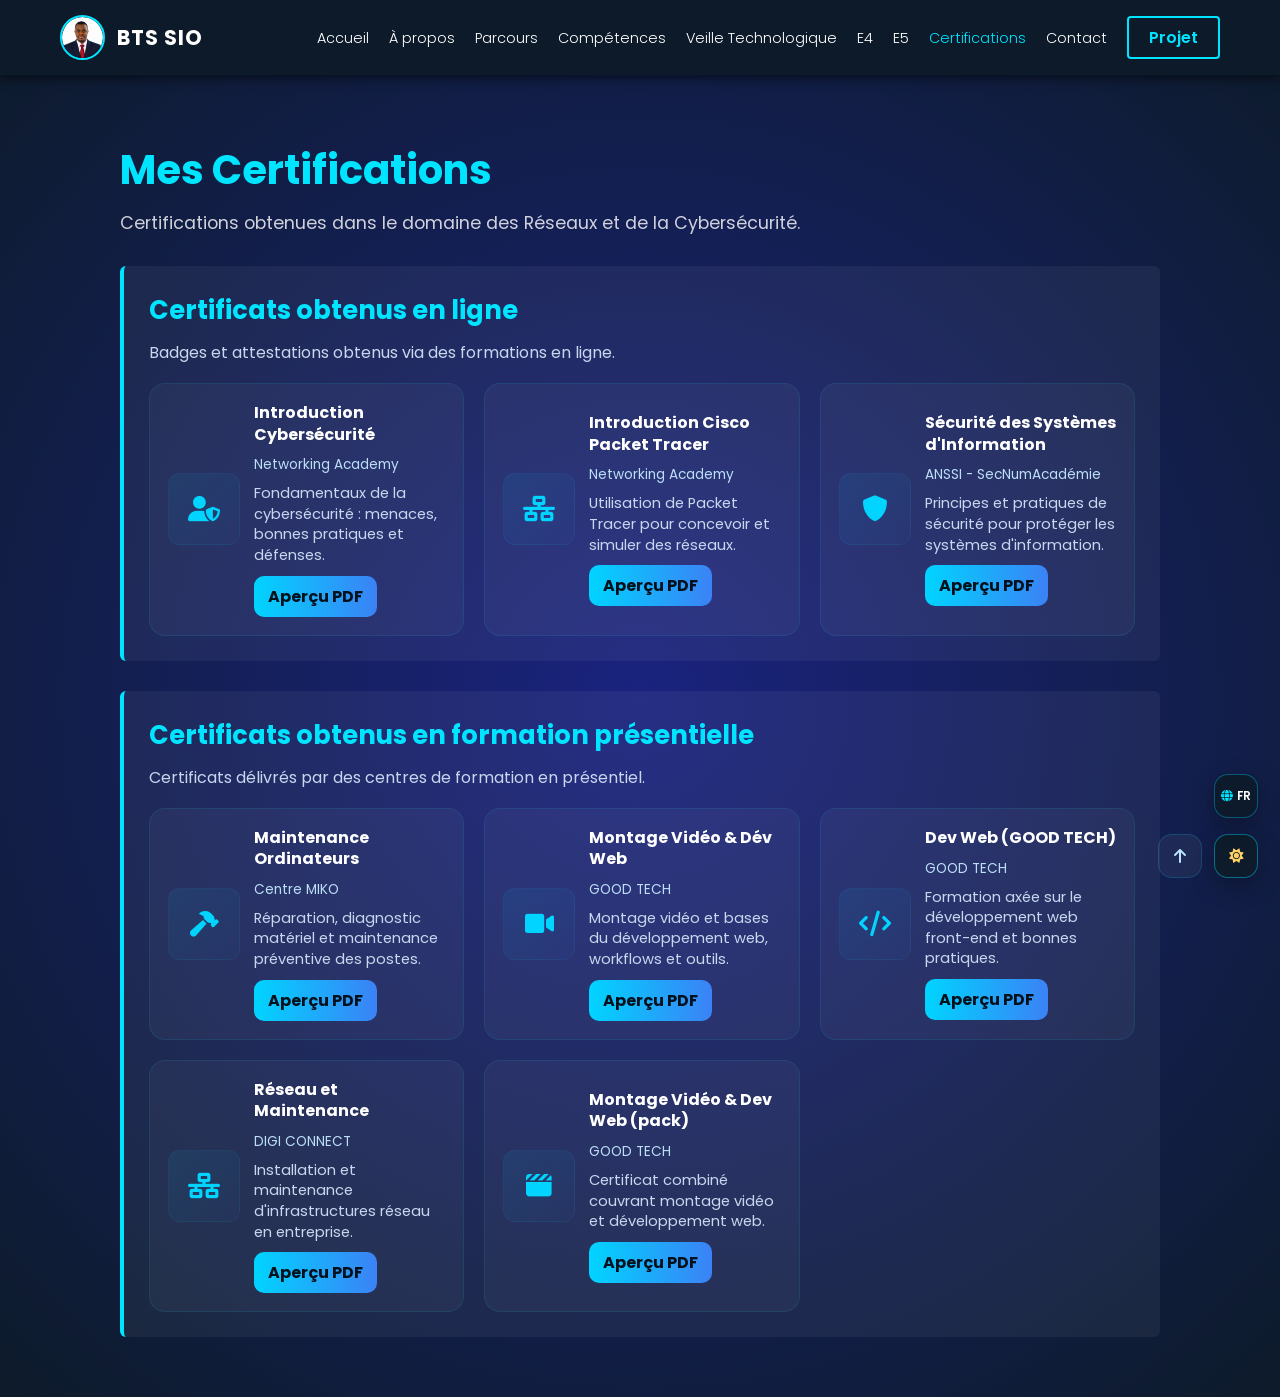
==== commit 09ee3e58: "réorganisation des liens des épreuves dans plusieurs fichiers HTML" ====
--- a/certifications.html
+++ b/certifications.html
@@ -44,14 +44,9 @@
                 <li><a href="index.html#parcours">Parcours</a></li>
                 <li><a href="index.html#competences">Compétences</a></li>
                 <li><a href="index.html#veille">Veille Technologique</a></li>
-                <li class="dropdown">
-                    <a href="#" class="dropbtn active">Épreuves <i class="fas fa-caret-down"></i></a>
-                    <div class="dropdown-content">
-                        <a href="epreuve-e4.html">Épreuve E4</a>
-                        <a href="epreuve-e5.html">Épreuve E5</a>
-                        <a href="certifications.html">Certifications</a>
-                    </div>
-                </li>
+                <li><a href="epreuve-e4.html">E4</a></li>
+                <li><a href="epreuve-e5.html">E5</a></li>
+                <li><a href="certifications.html" class="active">Certifications</a></li>
                 <li><a href="index.html#contact">Contact</a></li>
                 <li><a href="projet.html" class="btn-projet">Projet</a></li>
             </ul>
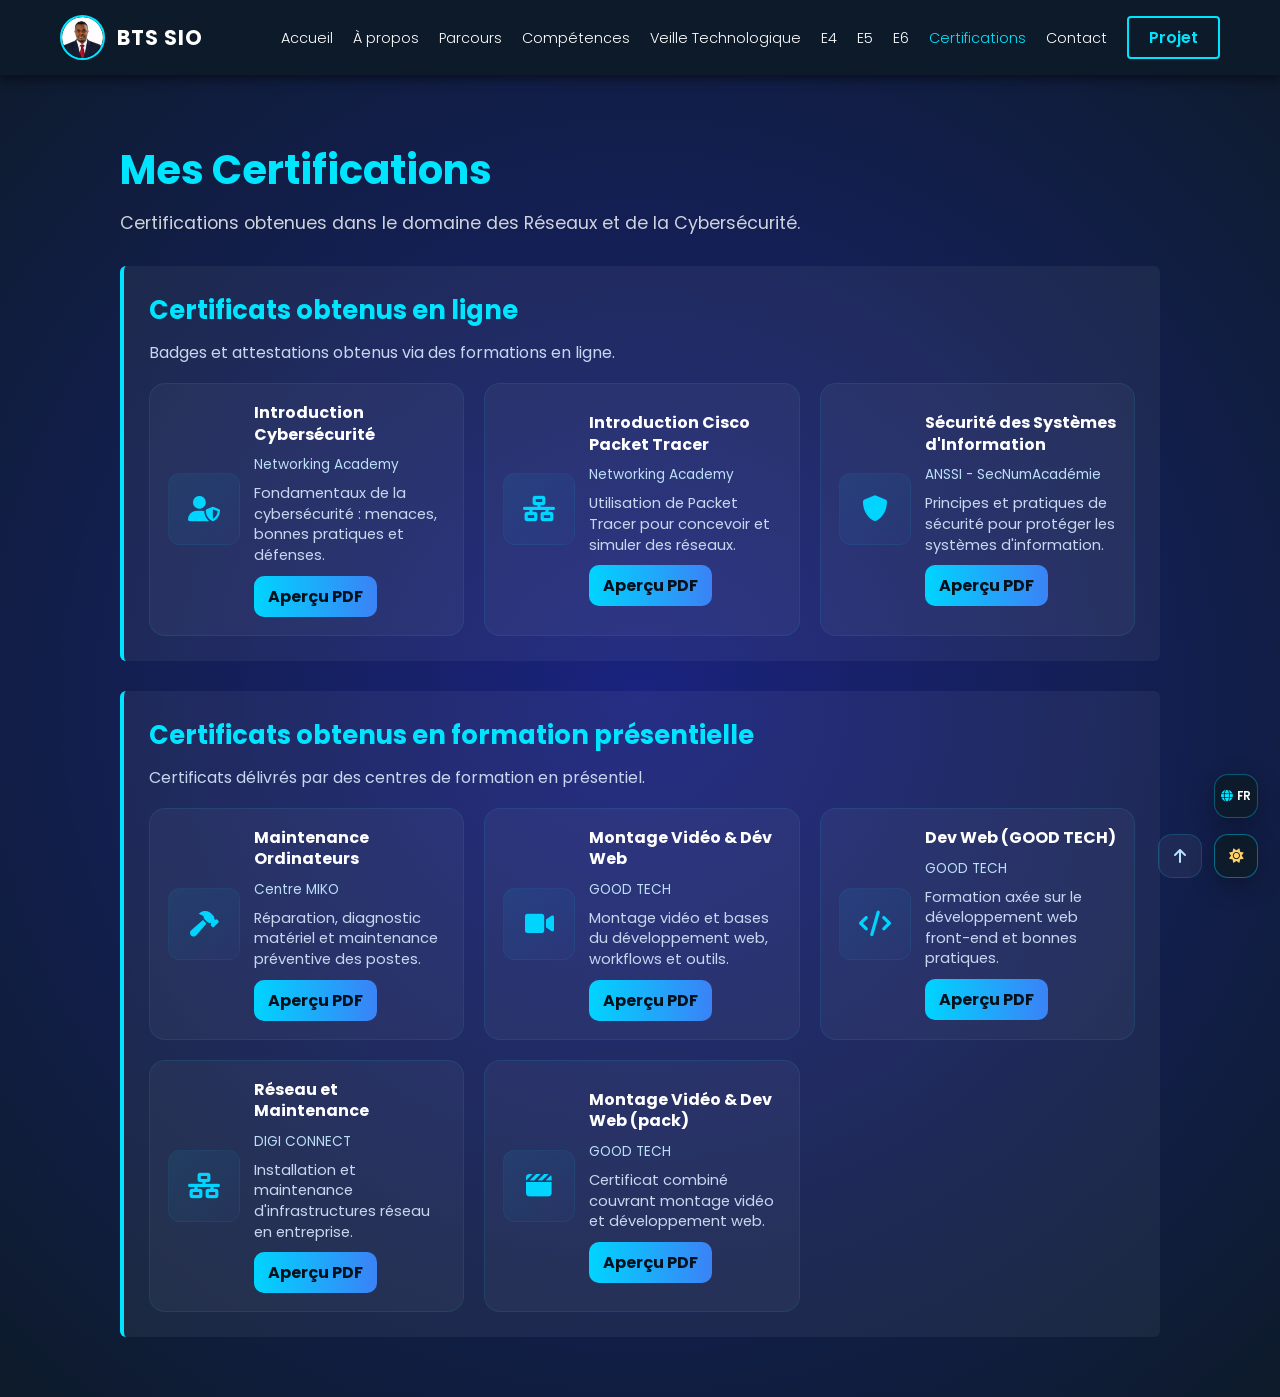
==== commit acb2efa8: "ajout de la page Épreuve E6 et mise à jour des liens dans plusieurs fichiers HTML" ====
--- a/certifications.html
+++ b/certifications.html
@@ -46,6 +46,7 @@
                 <li><a href="index.html#veille">Veille Technologique</a></li>
                 <li><a href="epreuve-e4.html">E4</a></li>
                 <li><a href="epreuve-e5.html">E5</a></li>
+                <li><a href="epreuve-e6.html">E6</a></li>
                 <li><a href="certifications.html" class="active">Certifications</a></li>
                 <li><a href="index.html#contact">Contact</a></li>
                 <li><a href="projet.html" class="btn-projet">Projet</a></li>
--- a/style.css
+++ b/style.css
@@ -887,7 +887,7 @@
 .about-section {
     background: linear-gradient(135deg, #07101d 0%, #0f1f35 100%);
     color: #f5f7ff;
-    padding: 100px 20px;
+    padding: 60px 20px;
     display: flex;
     justify-content: center;
 }
@@ -989,7 +989,7 @@
 /* Parcours scolaire en arbre */
 .parcours-section {
     background: linear-gradient(135deg, #05111f 0%, #0d1b2a 100%);
-    padding: 100px 20px 120px;
+    padding: 60px 20px 70px;
     color: #f5f7ff;
 }
 
@@ -1147,7 +1147,7 @@
 /* Section Compétences */
 .competences-section {
     background: linear-gradient(180deg, #04111c 0%, #07101d 100%);
-    padding: 100px 20px 120px;
+    padding: 60px 20px 70px;
     color: #f5f7ff;
 }
 
@@ -1350,7 +1350,7 @@
 .specialization-section {
     background: #07101d;
     color: #f5f7ff;
-    padding: 90px 20px 120px;
+    padding: 55px 20px 65px;
 }
 
 .specialization-container {
@@ -1450,7 +1450,7 @@
 /* Veille technologique - Accordéon */
 .veille-section {
     background:  linear-gradient(135deg, #07101d 0%, #0f1f35 100%);
-    padding: 80px 20px 120px;
+    padding: 55px 20px 70px;
     color: #eaf6ff;
 }
 .veille-container {
@@ -1505,7 +1505,7 @@
 /* Contact section */
 .contact-section {
     background: linear-gradient(180deg, #020814 0%, #07111c 100%);
-    padding: 100px 20px 120px;
+    padding: 60px 20px 70px;
     color: #f5f7ff;
 }
 .contact-wrapper {
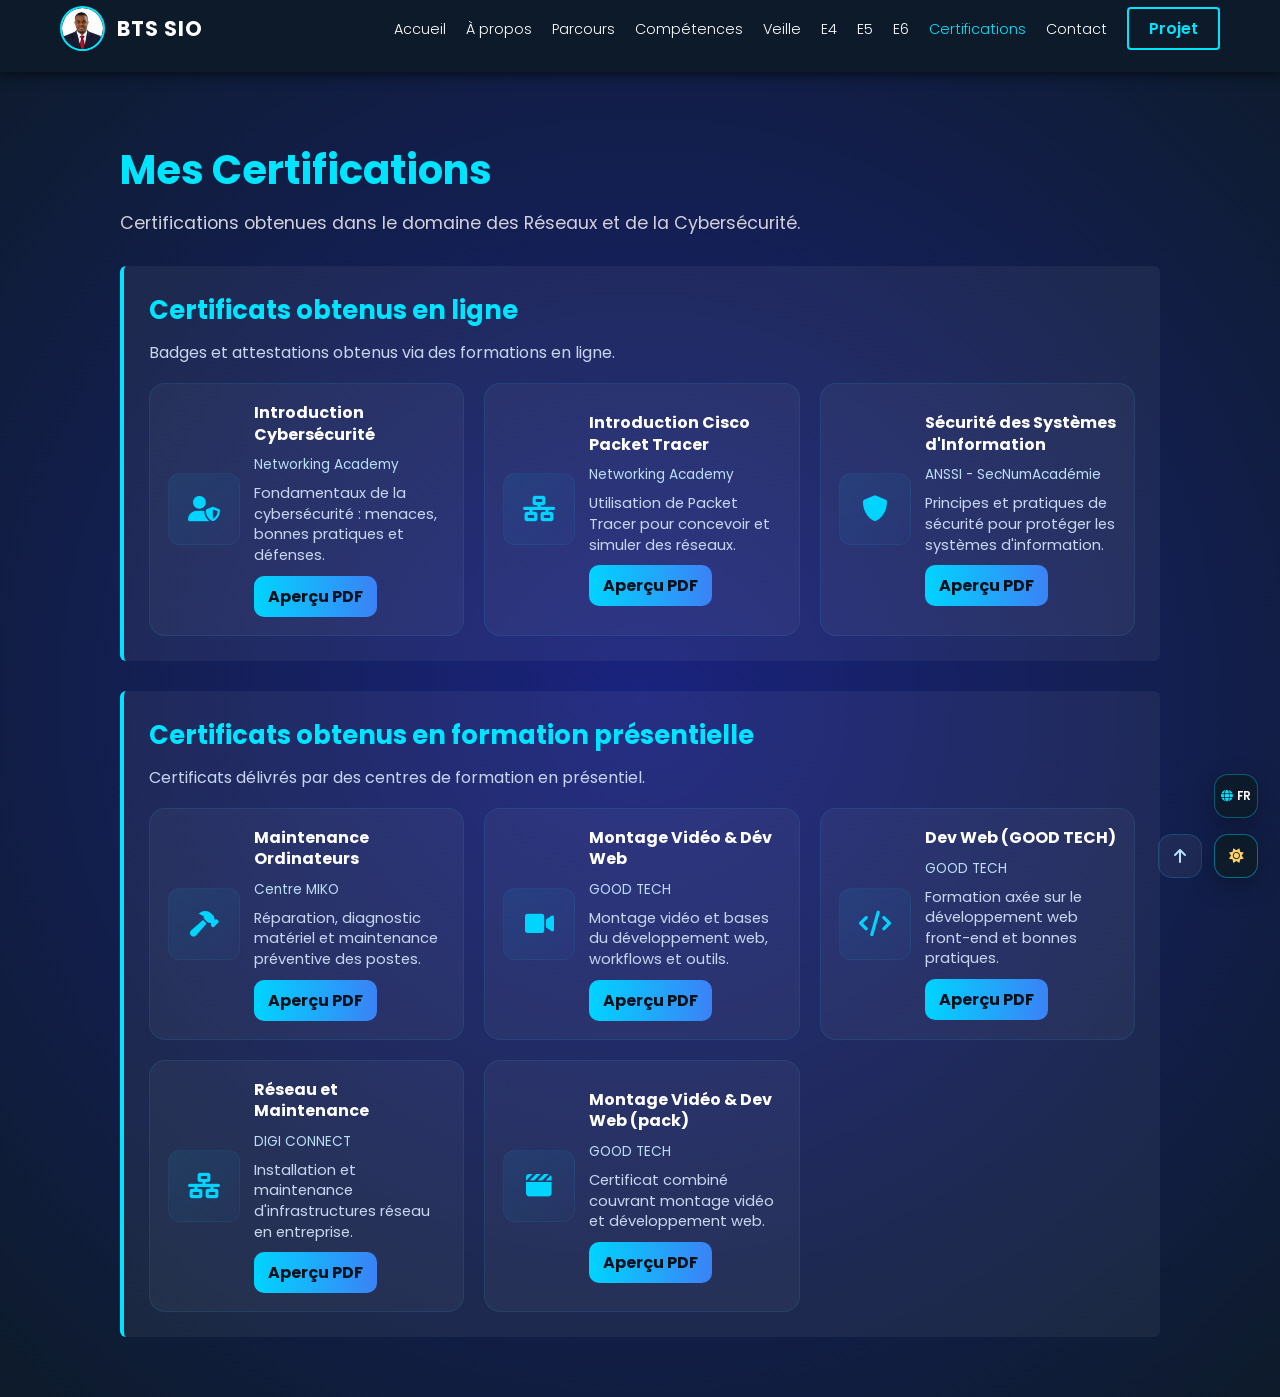
==== commit 0bf51c51: "remplacement de "Veille Technologique" par "Veille" dans les liens de navigation" ====
--- a/certifications.html
+++ b/certifications.html
@@ -43,7 +43,7 @@
                 <li><a href="#a-propos">À propos</a></li>
                 <li><a href="index.html#parcours">Parcours</a></li>
                 <li><a href="index.html#competences">Compétences</a></li>
-                <li><a href="index.html#veille">Veille Technologique</a></li>
+                <li><a href="index.html#veille">Veille</a></li>
                 <li><a href="epreuve-e4.html">E4</a></li>
                 <li><a href="epreuve-e5.html">E5</a></li>
                 <li><a href="epreuve-e6.html">E6</a></li>
--- a/style.css
+++ b/style.css
@@ -228,7 +228,7 @@
 }
 
 /* Responsive navbar: mobile behavior */
-@media (max-width: 900px) {
+@media (max-width: 1050px) {
     .navbar { padding: 12px 20px; }
     .nav-links { display: none; }
     .nav-toggle { display: inline-flex; position: relative; flex: 0 0 auto; z-index: 1300; border-radius: 12px; }
@@ -249,11 +249,11 @@
     .nav-links a { padding: 8px 10px; display: block; }
 }
 
-@media (max-width: 900px) {
+@media (max-width: 1050px) {
     body.nav-open .navbar { z-index: 1200; }
 }
 
-@media (min-width: 901px) {
+@media (min-width: 1051px) {
     .nav-toggle { display: none !important; }
     .nav-links { display: block !important; }
     .nav-links ul { display: flex !important; flex-direction: row !important; gap: 20px !important; }
@@ -800,7 +800,9 @@
 .project-image {
     display: block;
     width: calc(100% + 50px);
+    max-width: none;
     height: 180px;
+    flex: 0 0 180px;
     margin: -25px -25px 20px;
     object-fit: cover;
     object-position: center;
@@ -1862,15 +1864,15 @@
 
 @media (max-width: 600px) {
     .back-to-top {
-        right: 70px;
-        bottom: 22px;
+        right: 14px;
+        bottom: 114px;
     }
 }
 
 @media (max-width: 480px) {
     .back-to-top {
-        right: 62px;
-        bottom: 14px;
+        right: 14px;
+        bottom: 114px;
     }
 }
 
@@ -1984,7 +1986,7 @@
 }
 
 @media (max-width: 480px) {
-    .language-switcher { right: 14px; bottom: 70px; }
+    .language-switcher { right: 14px; bottom: 64px; }
 }
 
 /* Palette claire */
@@ -2607,3 +2609,581 @@
         will-change: auto;
     }
 }
+
+/* Responsive global: mobiles, tablettes, petits écrans et écrans larges */
+html, body {
+    width: 100%;
+    max-width: 100%;
+    overflow-x: hidden;
+}
+
+img, iframe, video, svg, canvas {
+    max-width: 100%;
+}
+
+.navbar {
+    min-height: 72px;
+    padding-top: env(safe-area-inset-top);
+}
+
+.nav-links,
+.nav-links ul {
+    min-width: 0;
+}
+
+.nav-links a {
+    white-space: nowrap;
+}
+
+@media (max-width: 1200px) and (min-width: 1051px) {
+    .navbar {
+        padding-left: 24px;
+        padding-right: 24px;
+    }
+
+    .nav-links ul {
+        gap: 10px !important;
+    }
+
+    .nav-links a:not(.btn-projet) {
+        font-size: 0.78rem;
+    }
+
+    .btn-projet {
+        padding: 7px 12px;
+    }
+}
+
+@media (max-width: 900px) {
+    html {
+        scroll-padding-top: 76px;
+    }
+
+    section {
+        scroll-margin-top: 76px;
+    }
+
+    .navbar {
+        min-height: 68px;
+        padding: 8px 14px;
+    }
+
+    .avatar {
+        width: 42px;
+        height: 42px;
+    }
+
+    .bts-text {
+        font-size: 1.05rem;
+    }
+
+    .nav-toggle {
+        width: 44px;
+        height: 44px;
+    }
+
+    body.nav-open .nav-links {
+        top: 72px;
+        max-height: calc(100vh - 88px);
+        overflow-y: auto;
+        overscroll-behavior: contain;
+        align-items: stretch;
+    }
+
+    .nav-links ul {
+        width: 100%;
+        align-items: stretch;
+        gap: 4px;
+    }
+
+    .nav-links a,
+    .nav-links a:not(.btn-projet):not(.dropbtn) {
+        width: 100%;
+        padding: 11px 12px;
+        border-radius: 8px;
+        font-size: 0.92rem;
+        white-space: normal;
+    }
+
+    .nav-links .btn-projet {
+        margin-top: 4px;
+        text-align: center;
+    }
+
+    .logo-area:hover .profile-card,
+    .logo-area:focus-within .profile-card,
+    .logo-area.profile-open .profile-card {
+        top: calc(100% + 8px);
+        left: 0;
+        width: min(330px, calc(100vw - 28px));
+    }
+
+    .logo-area:hover .avatar,
+    .logo-area:focus-within .avatar,
+    .logo-area.profile-open .avatar {
+        transform: none;
+    }
+
+    .hero,
+    .about-section,
+    .specialization-section,
+    .parcours-section,
+    .competences-section,
+    .veille-section,
+    .contact-section,
+    .entreprise-section {
+        padding-left: 16px;
+        padding-right: 16px;
+    }
+
+    .hero {
+        height: auto;
+        min-height: 100svh;
+        padding: 96px 0 24px;
+    }
+
+    .hero-content {
+        width: min(100% - 32px, 680px);
+    }
+
+    .hero-text h1 {
+        overflow-wrap: anywhere;
+    }
+
+    .title-sisr,
+    .promo {
+        max-width: 34rem;
+    }
+
+    .hero-illustration {
+        max-height: 42vh;
+        overflow: hidden;
+    }
+
+    .hero-illustration img {
+        max-height: 42vh;
+    }
+
+    .about-content-card,
+    .specialization-card,
+    .competence-card,
+    .parcours-node,
+    .parcours-card,
+    .footer-links,
+    .footer-contact-card {
+        min-width: 0;
+    }
+
+    .about-content-card {
+        width: 100%;
+        padding: 24px 20px;
+    }
+
+    .about-title,
+    .specialization-title,
+    .parcours-title,
+    .competences-title,
+    .veille-title,
+    .contact-intro h2 {
+        font-size: clamp(1.75rem, 8vw, 2.2rem);
+    }
+
+    .parcours-tree {
+        padding-left: 14px;
+    }
+
+    .parcours-node,
+    .parcours-card {
+        margin-left: 14px;
+    }
+
+    .parcours-node::before,
+    .parcours-card::before {
+        left: -24px;
+    }
+
+    .specialization-grid,
+    .competences-grid,
+    .contact-grid,
+    .contact-form-panel,
+    .company-info-grid,
+    .project-grid,
+    .cert-grid {
+        grid-template-columns: 1fr;
+    }
+
+    .contact-grid,
+    .contact-form-panel,
+    .contact-form-card,
+    .contact-location-card {
+        width: 100%;
+        min-width: 0;
+    }
+
+    .contact-card p,
+    .location-address {
+        overflow-wrap: anywhere;
+    }
+
+    .specialization-card,
+    .competence-card,
+    .parcours-node,
+    .parcours-card,
+    .cert-card,
+    .project-card,
+    .company-profile {
+        width: 100%;
+        max-width: 100%;
+    }
+
+    .page-container {
+        width: 100%;
+        max-width: 100%;
+        padding: 92px 16px 32px;
+    }
+
+    .card,
+    .e5-overview,
+    .company-profile,
+    .project-card {
+        min-width: 0;
+        overflow: hidden;
+    }
+
+    .e5-overview {
+        grid-template-columns: 1fr;
+        padding: 20px;
+    }
+
+    .e5-sheet-preview {
+        width: min(100%, 300px);
+        max-height: 300px;
+    }
+
+    .e5-synthesis-button {
+        width: 100%;
+        justify-content: center;
+        margin: 18px 0 0;
+    }
+
+    .company-logo {
+        width: 112px;
+        height: 48px;
+        flex-basis: 112px;
+    }
+
+    .company-profile-content {
+        padding: 18px 16px;
+    }
+
+    .company-identity {
+        align-items: flex-start;
+        flex-direction: column;
+    }
+
+    .footer-container {
+        flex-direction: column;
+    }
+
+    .footer-brand,
+    .footer-links-wrapper {
+        width: 100%;
+        min-width: 0;
+        max-width: none;
+        flex-basis: auto;
+    }
+
+    .footer-links-wrapper {
+        grid-template-columns: 1fr;
+    }
+
+    .footer-links,
+    .footer-contact-card {
+        padding: 20px 18px;
+    }
+
+    .social-links {
+        margin-right: 0;
+    }
+}
+
+@media (max-width: 480px) {
+    .navbar {
+        min-height: 64px;
+    }
+
+    .bts-text {
+        display: none;
+    }
+
+    .hero {
+        padding-top: 82px;
+    }
+
+    .hero-content {
+        width: calc(100% - 28px);
+    }
+
+    .hero-text h1 {
+        font-size: clamp(2rem, 12vw, 2.8rem);
+    }
+
+    .title-sisr {
+        font-size: 1rem;
+        line-height: 1.55;
+    }
+
+    .promo {
+        font-size: 0.88rem;
+        line-height: 1.55;
+    }
+
+    .social-icons {
+        gap: 18px;
+    }
+
+    .btn-welcome,
+    .about-btn,
+    .project-download,
+    .company-action-link {
+        max-width: 100%;
+        justify-content: center;
+        text-align: center;
+    }
+
+    .about-actions {
+        flex-direction: column;
+    }
+
+    .about-btn {
+        width: 100%;
+    }
+
+    .parcours-tree {
+        gap: 18px;
+        padding-left: 8px;
+    }
+
+    .parcours-node,
+    .parcours-card {
+        margin-left: 10px;
+        padding: 18px 16px;
+        border-radius: 16px;
+    }
+
+    .specialization-card {
+        padding: 22px 18px;
+        border-radius: 18px;
+    }
+
+    .cert-card {
+        align-items: flex-start;
+        flex-direction: column;
+    }
+
+    .company-info-grid {
+        grid-template-columns: 1fr;
+    }
+
+    .contact-section {
+        padding: 44px 14px 52px;
+    }
+
+    .contact-wrapper {
+        gap: 22px;
+    }
+
+    .contact-intro {
+        margin-bottom: 4px;
+    }
+
+    .contact-intro .section-label {
+        margin-bottom: 10px;
+    }
+
+    .contact-intro p {
+        margin-top: 12px;
+        font-size: 0.95rem;
+    }
+
+    .contact-grid {
+        gap: 12px;
+    }
+
+    .contact-card {
+        display: grid;
+        grid-template-columns: 44px minmax(0, 1fr);
+        align-items: center;
+        column-gap: 14px;
+        padding: 16px;
+        border-radius: 18px;
+    }
+
+    .contact-icon {
+        grid-row: span 2;
+        width: 44px;
+        height: 44px;
+        margin: 0;
+        border-radius: 13px;
+        font-size: 1.05rem;
+    }
+
+    .contact-card h3 {
+        margin: 0 0 4px;
+        font-size: 0.98rem;
+    }
+
+    .contact-card p {
+        font-size: 0.9rem;
+        line-height: 1.5;
+    }
+
+    .contact-form-panel {
+        display: flex;
+        flex-direction: column;
+        gap: 16px;
+    }
+
+    .contact-location-card {
+        order: -1;
+    }
+
+    .contact-form-card,
+    .contact-location-card {
+        padding: 20px 16px;
+        border-radius: 20px;
+    }
+
+    .contact-form-card h3 {
+        font-size: 1.5rem;
+        line-height: 1.3;
+    }
+
+    .location-panel-top {
+        align-items: center;
+        gap: 12px;
+    }
+
+    .location-marker {
+        flex: 0 0 48px;
+        width: 48px;
+        height: 48px;
+    }
+
+    .location-map-preview {
+        min-height: 0;
+        height: clamp(200px, 62vw, 280px);
+        border-radius: 16px;
+    }
+
+    .location-map-preview iframe {
+        display: block;
+        min-height: 0;
+        height: 100%;
+    }
+
+    .location-note {
+        padding: 14px;
+        font-size: 0.92rem;
+    }
+
+    .form-row {
+        margin-bottom: 12px;
+    }
+
+    .form-row input,
+    .form-row textarea {
+        min-width: 0;
+        padding: 14px;
+        border-radius: 14px;
+    }
+
+    .contact-submit {
+        min-height: 52px;
+        padding: 14px 18px;
+        border-radius: 14px;
+    }
+
+    .company-banner {
+        min-height: 110px;
+    }
+
+    .company-action-link {
+        width: 100%;
+    }
+
+    .footer-bottom {
+        align-items: flex-start;
+        flex-direction: column;
+    }
+
+    .footer-actions {
+        width: 100%;
+        justify-content: space-between;
+    }
+
+    .back-to-top {
+        right: 14px;
+        bottom: 114px;
+    }
+}
+
+@media (max-width: 360px) {
+    .hero-text h1 {
+        font-size: 1.95rem;
+    }
+
+    .nav-toggle {
+        width: 40px;
+        height: 40px;
+    }
+
+    .avatar {
+        width: 38px;
+        height: 38px;
+    }
+
+    .page-container {
+        padding-left: 12px;
+        padding-right: 12px;
+    }
+
+    .about-content-card,
+    .specialization-card,
+    .competence-card,
+    .footer-links,
+    .footer-contact-card {
+        padding-left: 14px;
+        padding-right: 14px;
+    }
+}
+
+@media (max-width: 480px) {
+    .theme-toggle,
+    .language-switcher,
+    .back-to-top {
+        right: calc(14px + env(safe-area-inset-right, 0px));
+        width: 44px;
+        height: 44px;
+        box-sizing: border-box;
+    }
+
+    .theme-toggle {
+        bottom: calc(14px + env(safe-area-inset-bottom, 0px));
+    }
+
+    .language-switcher {
+        bottom: calc(62px + env(safe-area-inset-bottom, 0px));
+    }
+
+    .language-toggle {
+        width: 44px;
+        height: 44px;
+        min-height: 44px;
+        box-sizing: border-box;
+    }
+
+    .back-to-top {
+        bottom: calc(110px + env(safe-area-inset-bottom, 0px));
+    }
+}
